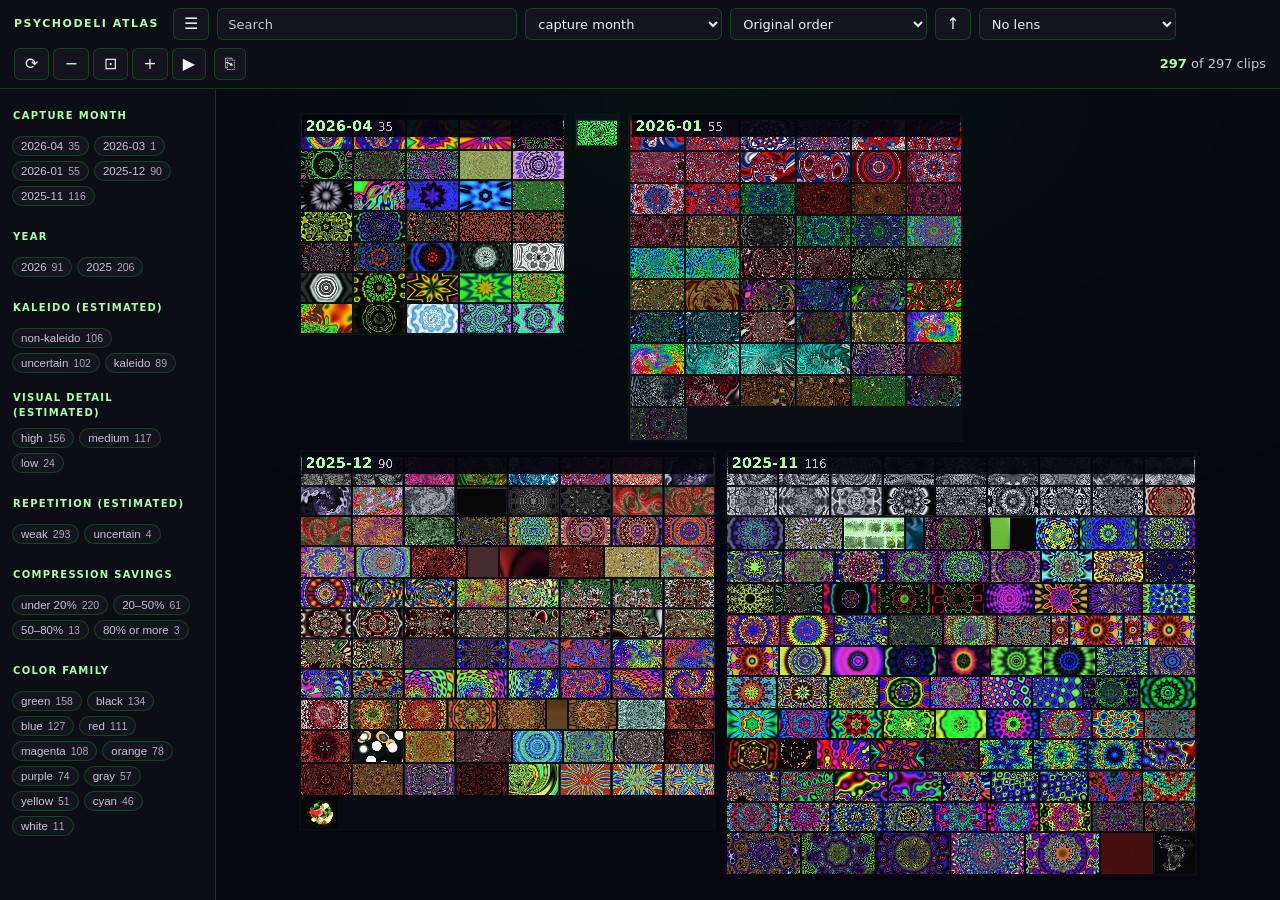
==== index.html @ d900c4eb "demo: camera tour replaces the 3D button" ====
<!doctype html>
<html lang="en">
<head>
<meta charset="utf-8">
<meta name="viewport" content="width=device-width, initial-scale=1">
<title>clipwall</title>
<link rel="stylesheet" href="wall/wall.css">
<link rel="stylesheet" href="wall/attribute-brush.css">
  <link rel="stylesheet" href="wall/spatial/spatial.css">
</head>
<body>

<header class="bar">
  <div class="main-controls">
  <span class="brand">clipwall</span>
  <button class="btn" id="toggle-rail" type="button" aria-label="Filters">☰</button>
  <input class="search" id="search" type="search" placeholder="Search" autocomplete="off" aria-label="Search titles, notes, tags">
  <select class="select" id="group" aria-label="Group by"></select>
  <select class="select" id="sort-key" aria-label="Sort within groups"></select>
  <button class="btn" id="sort-direction" type="button" aria-label="Sort ascending">↑</button>
  <select class="select" id="attribute-lens" aria-label="Attribute lens"></select>
  <div class="zoomctl">
    <button class="btn" id="tour" type="button" aria-pressed="false" aria-label="Tour: fly through the collection">⟳</button>
    <button class="btn" id="view-3d" type="button" aria-pressed="false" aria-label="Spatial view" hidden>3D</button>
    <button class="btn" id="zoom-out" type="button" aria-label="Zoom out">−</button>
    <button class="btn" id="zoom-fit" type="button" aria-label="Fit">⊡</button>
    <button class="btn" id="zoom-in" type="button" aria-label="Zoom in">+</button>
    <button class="btn" id="showcase" type="button" aria-pressed="false" aria-label="Showcase: flow the collection through the visible slots">▶</button>
  </div>
  <select class="select pan-behavior" id="pan-behavior" aria-label="Pan behavior" hidden>
    <option value="free">Free pan</option>
    <option value="bounded">Bounded pan</option>
    <option value="edge">Edge zoom</option>
  </select>
  <button class="btn" id="copy-view" type="button" aria-label="Copy link">⎘</button>
  <span class="count" id="count" role="status" aria-live="polite"></span>
  </div>
</header>

<div id="link-status" role="status" hidden><span id="link-message"></span> <button class="btn" id="new-view" type="button">New view</button></div>

<nav class="rail" id="rail" aria-label="Filters"></nav>

<section id="scope-bar" class="scope-bar" aria-label="Working scope" hidden>
  <button class="btn" id="scope-back" type="button" aria-label="Back">‹</button>
  <div id="scope-summary"></div>
  <button class="btn" id="scope-clear" type="button" aria-label="All content">×</button>
</section>
<section id="context-clusters" class="context-clusters" aria-label="Alternate clusters outside the current scope" hidden>
  <div class="context-heading"><strong>Outside this scope</strong><span id="context-preview" role="status"></span></div>
  <div id="context-list"></div>
</section>

<main class="stage" id="stage">
  <div class="bg-plane" id="bg-plane" hidden></div>
  <div class="canvas" id="canvas"><div class="flow-plane" id="flow-plane" hidden></div></div>
  <div class="sp-host" id="sp-host" hidden></div>
  <div class="row-title" id="row-title" hidden>
    <button class="rt-focus" type="button"><strong></strong><span class="n"></span><span class="pos"></span></button>
    <button class="rt-next" type="button" aria-label="Next group">›</button>
  </div>
  <div class="review-tip" id="review-tip"></div>
  <span class="edge-feedback sr-only" id="edge-feedback" role="status"></span>
  <button class="btn edge-undo" id="edge-undo" type="button" hidden aria-label="Undo edge zoom">↶</button>
</main>

<aside class="detail" id="detail" aria-label="Clip detail"></aside>

<div class="empty hidden" id="empty"></div>


<script type="importmap">
{
  "imports": {
    "three": "https://cdn.jsdelivr.net/npm/three@0.169.0/build/three.module.js",
    "three/addons/": "https://cdn.jsdelivr.net/npm/three@0.169.0/examples/jsm/"
  }
}
</script>
<script type="module" src="wall/wall.mjs"></script>
</body>
</html>
---- wall/wall.css ----
/* clipwall — phosphor-on-near-black, matching the Psychodeli+ in-app surface.
 *
 * Contrast floor is 8:1 on every readable string, measured against the actual
 * composited background rather than against the page. The tile caption is the
 * only text that sits over arbitrary imagery, so it rides a 0.92 scrim: worst
 * case (a pure white photo showing through) composites to ~rgb(25,25,35),
 * where --text lands at 15.3:1 and --muted at 10.5:1.
 */

:root {
  --bg: #050510;
  --panel: #0d0d16;
  --panel-2: #14141f;
  --text: #f0f0f0;          /* 16.9:1 on --panel */
  --muted: #c8c8d0;         /* 11.6:1 on --panel, 11.0:1 on --panel-2 */
  --accent-rgb: 0, 255, 0;
  --accent-text: #aaffaa;   /* 16.2:1 on --panel — pure #0f0 shimmers at small sizes */
  --accent-on: #050510;     /* 14.8:1 on a solid accent fill */
  --border: rgba(var(--accent-rgb), 0.22);
  --scrim: rgba(5, 5, 16, 0.92);
  --bar-h: 56px;
}

* { box-sizing: border-box; }

html, body {
  margin: 0;
  height: 100%;
  overflow: hidden;
  background: var(--bg);
  color: var(--text);
  font: 13px/1.5 ui-sans-serif, -apple-system, "SF Pro Text", system-ui, sans-serif;
  -webkit-font-smoothing: antialiased;
}

/* ---------- top bar ---------- */

.bar {
  position: fixed;
  inset: 0 0 auto 0;
  height: var(--bar-h);
  display: flex;
  align-items: center;
  gap: 10px;
  padding: 0 14px;
  background: var(--panel);
  border-bottom: 1px solid var(--border);
  z-index: 20;
}

.brand {
  font-weight: 700;
  letter-spacing: 0.14em;
  text-transform: uppercase;
  font-size: 11px;
  color: var(--accent-text);
  padding-right: 6px;
  white-space: nowrap;
}

.search {
  flex: 0 1 300px;
  min-width: 80px;
  height: 32px;
  padding: 0 10px;
  background: var(--panel-2);
  border: 1px solid var(--border);
  border-radius: 6px;
  color: var(--text);
  font: inherit;
}
.search::placeholder { color: var(--muted); opacity: 1; }
.search:focus { outline: 2px solid rgba(var(--accent-rgb), 0.7); outline-offset: 1px; }

.bar label {
  color: var(--muted);
  font-size: 11px;
  text-transform: uppercase;
  letter-spacing: 0.08em;
  /* Never inherit a global bare-label width rule. */
  width: auto;
}

.select {
  height: 32px;
  background: var(--panel-2);
  border: 1px solid var(--border);
  border-radius: 6px;
  color: var(--text);
  font: inherit;
  padding: 0 8px;
}
.select:focus { outline: 2px solid rgba(var(--accent-rgb), 0.7); }

.count {
  margin-left: auto;
  color: var(--muted);
  font-variant-numeric: tabular-nums;
  white-space: nowrap;
}
.count b { color: var(--accent-text); font-weight: 600; }

.zoomctl { display: flex; gap: 4px; }

.btn {
  height: 32px;
  min-width: 32px;
  padding: 0 10px;
  background: var(--panel-2);
  border: 1px solid var(--border);
  border-radius: 6px;
  color: var(--text);
  font: inherit;
  cursor: pointer;
}
.btn:hover { background: rgba(var(--accent-rgb), 0.14); }
.btn:focus-visible { outline: 2px solid rgba(var(--accent-rgb), 0.8); }

/* ---------- facet rail ---------- */

.rail {
  position: fixed;
  top: var(--bar-h);
  left: 0;
  bottom: 0;
  width: 216px;
  overflow-y: auto;
  padding: 12px;
  background: var(--panel);
  border-right: 1px solid var(--border);
  z-index: 15;
}
.rail.hidden { display: none; }

.facet + .facet { margin-top: 16px; }

.facet h3 {
  margin: 0 0 7px;
  font-size: 10px;
  letter-spacing: 0.13em;
  text-transform: uppercase;
  color: var(--accent-text);
  font-weight: 700;
}

.chips { display: flex; flex-wrap: wrap; gap: 5px; }

.chip {
  display: inline-flex;
  align-items: center;
  gap: 5px;
  padding: 3px 8px;
  border-radius: 999px;
  background: var(--panel-2);
  border: 1px solid var(--border);
  color: var(--muted);
  font-size: 11.5px;
  cursor: pointer;
  max-width: 100%;
}
.chip:hover { color: var(--text); background: rgba(var(--accent-rgb), 0.12); }
.chip:focus-visible { outline: 2px solid rgba(var(--accent-rgb), 0.8); }
.chip .n { font-variant-numeric: tabular-nums; opacity: 0.85; font-size: 10.5px; }
.chip-more { border-style: dashed; color: var(--muted); }
.chip-more:hover { color: var(--text); }

/* Active state is a SOLID fill with a paired dark label — a thin accent
 * outline would fail the floor the moment the accent hue is jogged. */
.chip[aria-pressed="true"] {
  background: rgb(var(--accent-rgb));
  border-color: rgb(var(--accent-rgb));
  color: var(--accent-on);
  font-weight: 600;
}
.chip[aria-pressed="true"] .n { opacity: 0.72; }

/* ---------- stage ---------- */

.stage {
  position: fixed;
  top: var(--bar-h);
  left: 216px;
  right: 0;
  bottom: 0;
  overflow: hidden;
  cursor: grab;
  touch-action: none;
  background:
    radial-gradient(1200px 700px at 50% 0%, rgba(var(--accent-rgb), 0.05), transparent 70%),
    var(--bg);
}
.stage.dragging { cursor: grabbing; }
.stage.full { left: 0; }

.canvas {
  position: absolute;
  top: 0;
  left: 0;
  transform-origin: 0 0;
  will-change: transform;
}

/* ---------- tiles ---------- */

.tile {
  position: absolute;
  top: 0;
  left: 0;
  overflow: hidden;
  border-radius: 5px;
  background: var(--panel-2);
  border: 1px solid rgba(255, 255, 255, 0.09);
  transition: transform 0.28s cubic-bezier(0.22, 0.7, 0.2, 1),
              width 0.28s cubic-bezier(0.22, 0.7, 0.2, 1),
              height 0.28s cubic-bezier(0.22, 0.7, 0.2, 1),
              opacity 0.2s linear;
  cursor: pointer;
}
.tile:hover { border-color: rgb(var(--accent-rgb)); }
.tile.selected { border-color: rgb(var(--accent-rgb)); box-shadow: 0 0 0 3px rgba(var(--accent-rgb), 0.35); }
.tile:focus-visible { outline: 3px solid rgb(var(--accent-rgb)); outline-offset: 2px; }

.tile img {
  width: 100%;
  height: 100%;
  object-fit: cover;
  display: block;
  background: var(--panel-2);
}

/* Text-only clips still need to read as something. */
.tile.no-media {
  display: flex;
  align-items: center;
  padding: 12px;
  background: linear-gradient(150deg, var(--panel-2), var(--panel));
}
.tile.no-media .fallback {
  font-size: 15px;
  line-height: 1.35;
  color: var(--text);
  display: -webkit-box;
  -webkit-line-clamp: 5;
  -webkit-box-orient: vertical;
  overflow: hidden;
}

.cap {
  position: absolute;
  inset: auto 0 0 0;
  padding: calc(7px * var(--label-scale, 1)) calc(9px * var(--label-scale, 1));
  background: var(--scrim);
  border-top: 1px solid rgba(var(--accent-rgb), 0.2);
  pointer-events: none;
}
.cap .t {
  color: var(--text);
  font-size: calc(12.5px * var(--label-scale, 1));
  font-weight: 600;
  white-space: nowrap;
  overflow: hidden;
  text-overflow: ellipsis;
}
.cap .m {
  color: var(--muted);
  font-size: 11px;
  white-space: nowrap;
  overflow: hidden;
  text-overflow: ellipsis;
  display: none;
}

/* Semantic zoom: captions are noise when zoomed out and context when zoomed in. */
.canvas.z-far .cap { display: none; }
.canvas.z-near .cap .m { display: block; }

/* ---------- background plane ---------- */

/* The full corpus, framed around the working subset and revealed by zooming
 * out below Fit. It is a sibling of the canvas that shares the camera transform
 * plus a depth push and a shallow tilt about the foreground's centre line, so
 * it recedes, foreshortens and parallaxes on pan while the foreground stays a
 * flat, untouched layer. Only imagery dims: group headings and no-media titles
 * keep their measured contrast, and captions are withheld rather than dimmed. */
/* No perspective on the stage: it would put a perspective component into the
 * canvas's screen transform and defeat Chrome's raster-scale heuristic for
 * every tile. The plane carries its own perspective() and is laid out at a
 * small internal scale, so its fallback raster stays a few MB. */
.stage { user-select: none; } /* a drag pans; it must not select headings */
.bg-plane { position: absolute; top: 0; left: 0; transform-origin: 0 0; opacity: 0; transition: opacity 0.35s ease; }
.bg-plane[hidden] { display: none; }
.bg-plane.revealed { opacity: 1; }
.tile.bg { border-color: rgba(255, 255, 255, 0.05); }
.tile.bg img { opacity: 0.38; filter: saturate(0.7); transition: opacity 0.2s linear, filter 0.2s linear; }
/* Items that were lifted into the foreground stay marked in place, but not at
 * full strength: a second bright copy would compete with the working subset. */
.tile.bg.in-scope img { opacity: 0.55; filter: saturate(0.85); }
.tile.bg:hover img, .tile.bg.selected img { opacity: 1; filter: none; }
.tile.bg.in-scope { border-color: rgba(var(--accent-rgb), 0.7); }
/* Search context: the place you searched from; matches light up where they were. */
.bg-plane.search-context .tile.bg.in-scope img { opacity: 0.9; filter: none; }
.bg-plane.search-context .tile.bg.in-scope { border-color: rgb(var(--accent-rgb)); box-shadow: 0 0 0 2px rgba(var(--accent-rgb), 0.35); }
.tile.bg .cap { display: none; }
.bg-plane .block { border-style: dashed; }

/* ---------- showcase ----------
 * An overlay of cards over the visible slots. Each card crossfades through the
 * rest of the collection in review order; the tiles beneath, their identities,
 * the layout and the camera are untouched. Turning it off removes the overlay. */
.flow-plane { position: absolute; top: 0; left: 0; z-index: 3; }
.flow-plane[hidden] { display: none; }
.flow-card { position: absolute; top: 0; left: 0; overflow: hidden; border-radius: 5px; background: var(--panel-2); border: 1px solid rgba(255, 255, 255, 0.09); cursor: pointer; }
.flow-card img { position: absolute; inset: 0; width: 100%; height: 100%; object-fit: cover; display: block; opacity: 0; transition: opacity 0.7s ease; }
.flow-card img.on { opacity: 1; }
.flow-card .cap { z-index: 2; }
.flow-card:hover { border-color: rgb(var(--accent-rgb)); }
.flow-card.selected { border-color: rgb(var(--accent-rgb)); box-shadow: 0 0 0 3px rgba(var(--accent-rgb), 0.35); }
#showcase.on, #tour.on { background: rgb(var(--accent-rgb)); color: var(--accent-on); border-color: rgb(var(--accent-rgb)); }
@media (prefers-reduced-motion: reduce) { .flow-card img { transition: none; } }

/* ---------- group blocks ---------- */

.block {
  position: absolute;
  z-index: 1;
  top: 0;
  left: 0;
  border: 1px solid rgba(var(--accent-rgb), 0.16);
  border-radius: 10px;
  background: rgba(255, 255, 255, 0.022);
  pointer-events: none;
}
.block h2 {
  position: absolute;
  z-index: 4;
  top: calc(2 * var(--group-label-unit, 1px));
  left: calc(3 * var(--group-label-unit, 1px));
  right: calc(3 * var(--group-label-unit, 1px));
  white-space: nowrap;
  overflow: hidden;
  text-overflow: ellipsis;
  margin: 0;
  font-size: var(--group-heading-size, 19px);
  line-height: 1.25;
  padding: calc(2 * var(--group-label-unit, 1px)) calc(4 * var(--group-label-unit, 1px));
  background: var(--scrim);
  font-weight: 700;
  color: var(--accent-text);
  letter-spacing: 0.01em;
}
.block.tight h2 { display: none; } /* too narrow on screen to fit a label: covers only */
.block h2[role="button"] { pointer-events: auto; cursor: pointer; }
.block h2[role="button"]:hover { background: rgba(5, 5, 16, 0.98); text-decoration: underline; text-decoration-color: rgba(var(--accent-rgb), 0.6); }
.block h2[role="button"]:focus-visible { outline: calc(2 * var(--group-label-unit, 1px)) solid var(--accent-text); }
.block h2 span {
  color: var(--muted);
  font-weight: 500;
  font-size: var(--group-count-size, 14px);
  margin-left: calc(6 * var(--group-label-unit, 1px));
}

/* ---------- detail ---------- */

body {
  --detail-context: 456px; /* filter rail + at least 240px of collection */
  --detail-size: clamp(320px, var(--detail-preferred, 40vw), max(320px, calc(100vw - var(--detail-context))));
}
body:has(.stage.full) { --detail-context: 240px; }
body.detail-open .stage { right: var(--detail-size); }
body.detail-open .hint { right: calc(var(--detail-size) + 12px); }
body.detail-resizing, body.detail-resizing * { cursor: col-resize !important; user-select: none !important; }


.detail {
  position: fixed;
  top: var(--bar-h);
  right: 0;
  bottom: 0;
  width: var(--detail-size);
  background: var(--panel);
  border-left: 1px solid var(--border);
  overflow: hidden;
  z-index: 18;
  transform: translateX(100%);
  transition: transform 0.24s ease;
}
.detail.open { transform: none; }
.detail-content { height: 100%; overflow-y: auto; overflow-wrap: anywhere; padding: 20px 20px 20px 24px; }
.detail-resize { position: absolute; inset: 0 auto 0 0; width: 12px; z-index: 2; cursor: col-resize; touch-action: none; }
.detail-resize::after { content: ''; position: absolute; left: 3px; top: calc(50% - 32px); height: 64px; width: 3px; border-radius: 3px; background: var(--muted); }
.detail-resize:hover::after, .detail-resize:focus-visible::after { background: var(--accent-text); }
.detail-resize:focus-visible { outline: 2px solid var(--accent-text); outline-offset: -2px; }
.detail-content > img { max-height: max(160px, calc(100dvh - var(--bar-h) - 104px)); object-fit: contain; }
@media (max-width: 800px) {
  body { --detail-size: 100vw; }
  body.detail-open .stage { right: 0; }
  body.detail-open .hint { display: none; }
  .detail-resize { display: none; }
}
.detail { touch-action: pan-y; } /* horizontal swipes step through items */
.detail-nav { display: flex; align-items: center; gap: 10px; margin: 0 0 10px; }
.detail-nav .btn { min-width: 40px; height: 40px; font-size: 20px; }
.detail-nav .pos { color: var(--muted); font-variant-numeric: tabular-nums; }
.detail .attrs { margin: 12px 0 0; display: grid; grid-template-columns: max-content 1fr; gap: 6px 12px; align-items: start; }
.detail .attrs dt { color: var(--accent-text); font-size: 10px; letter-spacing: 0.13em; text-transform: uppercase; font-weight: 700; padding-top: 4px; }
.detail .attrs dd { margin: 0; }
.chip.example { font: inherit; font-size: 11.5px; }
.chip.example[aria-pressed="true"] { background: rgb(var(--accent-rgb)); border-color: rgb(var(--accent-rgb)); color: var(--accent-on); font-weight: 600; }
.detail img { width: 100%; border-radius: 6px; display: block; margin-bottom: 12px; }
.detail h2 { margin: 0 0 6px; font-size: 17px; line-height: 1.3; color: var(--text); }
.detail .meta { color: var(--muted); font-size: 12px; margin-bottom: 12px; }
.detail .note {
  color: var(--text);
  font-size: 13px;
  white-space: pre-wrap;
  margin: 12px 0;
  padding: 10px;
  background: var(--panel-2);
  border-radius: 6px;
}
.detail a { color: var(--accent-text); }
.detail .actions { display: flex; gap: 8px; margin: 12px 0; flex-wrap: wrap; }
.detail .thumbs { display: grid; grid-template-columns: repeat(3, 1fr); gap: 6px; }
.detail .thumbs img { margin: 0; aspect-ratio: 1; object-fit: cover; cursor: pointer; }
.close {
  position: absolute;
  top: 10px;
  right: 12px;
  background: var(--panel-2);
  border: 1px solid var(--border);
  color: var(--text);
  border-radius: 6px;
  cursor: pointer;
  width: 28px;
  height: 28px;
  font-size: 15px;
  line-height: 1;
}

/* ---------- states ---------- */

.empty {
  position: fixed;
  top: 50%;
  left: 50%;
  transform: translate(-50%, -50%);
  text-align: center;
  color: var(--muted);
  max-width: 460px;
  z-index: 5;
}
.empty h2 { color: var(--text); font-size: 17px; margin: 0 0 8px; }
.empty code {
  display: block;
  margin-top: 12px;
  padding: 10px;
  background: var(--panel-2);
  border: 1px solid var(--border);
  border-radius: 6px;
  color: var(--accent-text);
  font-size: 12px;
  text-align: left;
  white-space: pre-wrap;
}
.empty.hidden { display: none; }

.hint {
  position: fixed;
  bottom: 12px;
  left: 228px;
  color: var(--muted);
  font-size: 11px;
  background: var(--scrim);
  padding: 5px 9px;
  border-radius: 5px;
  border: 1px solid var(--border);
  z-index: 12;
  pointer-events: none;
}
.hint kbd {
  color: var(--accent-text);
  background: rgba(var(--accent-rgb), 0.1);
  border-radius: 3px;
  padding: 0 4px;
  font: inherit;
}

@media (prefers-reduced-motion: reduce) {
  .tile, .detail { transition: none; }
}

/* Spatial-view toggle. `.on` is a pressed state, not a hover — it has to read
 * as latched from across the room, since it changes what the whole stage is. */
.btn#view-3d.on {
  background: #ffd166;
  border-color: #ffd166;
  color: #14110a;                       /* 13.07:1 on #ffd166 */
  font-weight: 600;
}

/* Derived image colors: swatches supplement explicit hex labels. */
.palette { display: flex; flex-wrap: wrap; gap: 8px 12px; margin: 12px 0; }
.palette span { display: inline-flex; align-items: center; gap: 6px; color: var(--text); }
.palette i { width: 20px; height: 20px; border: 1px solid var(--muted); border-radius: 3px; }

/* The experimental gesture uses the existing stage and controls. */
.pan-behavior { flex: 0 1 146px; min-width: 106px; height: 40px; }
.edge-feedback:not(:empty) { font-size: 16px; font-weight: 500; display: block; color: var(--accent-text); margin-bottom: 4px; }
#edge-undo { height: 40px; pointer-events: auto; margin: 0 6px 4px 0; }
#edge-undo[hidden] { display: none; }
.stage[data-edge-pan="edge"], .stage[data-edge-pan="limit"] { box-shadow: inset 0 0 0 2px var(--muted); }
.stage[data-edge-pan="zoom"] { box-shadow: inset 0 0 0 3px var(--accent-text); }

.edge-feedback[hidden] { display: none; }

/* Context is screen-space navigation; it never expands the foreground camera bounds. */
body { --scope-h: 0px; }
body.has-scope { --scope-h: 60px; }
.stage { top: calc(var(--bar-h) + var(--scope-h)); bottom: 0; }

/* Row title: when zooming in crops a group's heading off the top, a pinned,
 * screen-space title names the group under the viewport. It drifts at a third
 * of pan speed (parallax), is pushed off by the next group's edge like a sticky
 * header, and steps between groups on click. Never part of layout or scope. */
.row-title { position: absolute; top: 10px; left: 0; height: 36px; z-index: 6; display: inline-flex; align-items: stretch; background: var(--scrim); border: 1px solid rgba(var(--accent-rgb), 0.35); border-radius: 6px; color: var(--accent-text); white-space: nowrap; transition: transform 0.18s ease; }
.row-title[hidden] { display: none; }
.row-title[data-layer="context"] { border-style: dashed; } /* naming a group on the context plane */
.row-title button { background: transparent; border: 0; color: inherit; font: 700 15px/1 inherit; font-family: inherit; letter-spacing: 0.01em; cursor: pointer; display: inline-flex; align-items: center; gap: 10px; padding: 0 12px; }
.row-title .rt-focus { padding-left: 14px; }
.row-title .rt-next { font-size: 20px; border-left: 1px solid rgba(var(--accent-rgb), 0.25); }
.row-title .n, .row-title .pos { color: var(--muted); font-weight: 500; font-size: 13px; font-variant-numeric: tabular-nums; }
.row-title button:hover { background: rgba(var(--accent-rgb), 0.12); }
.row-title .rt-focus:hover strong { text-decoration: underline; text-decoration-color: rgba(var(--accent-rgb), 0.6); }
.row-title button:focus-visible { outline: 2px solid var(--accent-text); outline-offset: -2px; }
@media (prefers-reduced-motion: reduce) { .row-title { transition: none; } }
.scope-bar, .context-clusters { position: fixed; left: 216px; right: 0; background: var(--panel); z-index: 14; font-size: 16px; font-weight: 500; }
.scope-bar { top: var(--bar-h); height: var(--scope-h); display: flex; align-items: center; gap: 10px; padding: 8px 12px; border-bottom: 1px solid var(--border); }
.scope-bar .btn { flex-shrink: 0; min-height: 40px; font-size: 16px; }
#scope-summary { flex: 1; min-width: 0; overflow: auto; white-space: nowrap; }
.context-clusters { padding: 8px; border: 1px solid var(--border); border-radius: 6px; }
.scope-bar[hidden], .context-clusters[hidden] { display: none; }
.context-heading { display: flex; gap: 18px; align-items: baseline; height: 32px; white-space: nowrap; overflow: auto; }
#context-preview { color: var(--muted); }
#context-list { display: flex; gap: 16px; overflow: auto; height: calc(100% - 32px); }
.context-cluster { flex: 1 0 270px; min-width: 0; position: relative; }
.cluster-select { display: flex; flex-direction: column; gap: 6px; width: 100%; height: 100%; text-align: left; background: transparent; color: var(--text); border: 1px solid var(--border); border-radius: 5px; padding: 8px; font: inherit; cursor: pointer; }
.cluster-select strong { display: block; padding-right: 64px; white-space: nowrap; overflow: hidden; text-overflow: ellipsis; }
.cluster-reason { color: var(--muted); overflow: hidden; text-overflow: ellipsis; white-space: nowrap; max-width: 100%; }
.cluster-montage { display: grid; grid-template-columns: repeat(3, minmax(0, 1fr)); grid-template-rows: repeat(2, minmax(0, 1fr)); width: 100%; flex: 1; min-height: 0; gap: 3px; }
.cluster-montage img { width: 100%; height: 100%; min-height: 0; object-fit: contain; opacity: .65; }
.cluster-montage > span { overflow: hidden; font-size: 16px; }
.cluster-select:hover img, .cluster-select:focus-visible img { opacity: 1; }
.cluster-select:focus-visible { outline: 2px solid var(--accent-text); outline-offset: -2px; }
.cluster-add { position: absolute; top: 4px; right: 4px; height: 40px; min-width: 48px; font-size: 16px; }
body:has(.stage.full) .scope-bar, body:has(.stage.full) .context-clusters { left: 0; }
body.detail-open .scope-bar, body.detail-open .context-clusters { right: var(--detail-size); }
@media (max-width: 800px) {
  body.detail-open .scope-bar, body.detail-open .context-clusters { visibility: hidden; }
  .context-cluster { flex-basis: 280px; }
}
.bar { overflow-x: auto; }

#link-status { position: fixed; bottom: 12px; right: 12px; max-width: min(520px, 90vw); padding: 12px; background: var(--panel); color: var(--text); border: 1px solid var(--border); z-index: 30; font-size: 16px; }
#link-status[hidden] { display: none; }


/* One glyph row; the header height is measured into --bar-h. */
.bar { height: auto; display: block; padding: 0; }
.main-controls { display: flex; align-items: center; flex-wrap: wrap; gap: 8px; padding: 8px 14px; min-height: 56px; }
.main-controls .select { max-width: 200px; min-width: 96px; }
.main-controls .btn { font-size: 16px; }
.sr-only { position: absolute; width: 1px; height: 1px; overflow: hidden; clip: rect(0 0 0 0); white-space: nowrap; }
/* The lens legend is an overlay over the stage, so revealing it never changes
 * the header height or refits the wall (the reflow-on-hover lesson). */
.review-tip { position: absolute; top: 8px; right: 12px; width: min(440px, 60%); z-index: 6; pointer-events: none; color: var(--muted); font-size: 13px; display: none; }
.review-tip[data-brush-active] { display: block; height: 54px; }
.review-tip .brush-legend { inset: 0; width: 100%; height: 100%; padding: 0 10px; font-size: 13px; box-shadow: none; gap: 0; align-content: center; background: var(--scrim); border: 1px solid var(--border); border-radius: 6px; }
.edge-undo { position: absolute; left: 12px; bottom: 12px; z-index: 6; height: 40px; min-width: 44px; font-size: 20px; }
.edge-undo[hidden] { display: none; }
.review-tip .brush-legend-head strong { flex-shrink: 0; }
.review-tip .brush-legend-foot { font-size: 12px; gap: 0; }
.review-tip .brush-scale { gap: 5px; max-height: 36px; overflow: hidden; }
.review-tip .brush-key { font-size: 12px; }
.review-tip .brush-key i { width: 10px; height: 10px; flex-basis: 10px; }
.review-tip .brush-scale--categorical { flex-wrap: nowrap; }
.review-tip .brush-key { min-width: 0; }
.review-tip .brush-more { flex-shrink: 0; }
.review-controls [disabled] { cursor: not-allowed; }
@media (max-width: 1000px) { .main-controls .search { flex-basis: 160px; } }

/* ---------- narrow screens (phones) ----------
 * The wall gets the whole width; the filter rail becomes an overlay opened by
 * the ☰ button and closes after a choice; hover-only controls (attribute
 * brushing, pan-behaviour experiment) and the keyboard hint are dropped. */
@media (max-width: 700px) and (hover: none) {
  .main-controls { padding: 6px 8px; gap: 6px; }
  .main-controls .brand { width: auto; font-size: 10px; padding-right: 2px; }
  .main-controls .search { flex: 1 1 110px; min-width: 90px; }
  .main-controls #group, .main-controls #sort-key { flex: 1 1 96px; min-width: 90px; }
  .main-controls .count { margin-left: auto; font-size: 12px; }
  .stage, .stage.full { left: 0; }
  .scope-bar, body:has(.stage.full) .scope-bar { left: 0; }
  .rail { top: var(--bar-h); left: 0; width: min(340px, 88vw); z-index: 18; box-shadow: 12px 0 32px rgba(0, 0, 0, 0.55); }
  .row-title { top: 8px; height: 34px; }
  .row-title button { font-size: 14px; padding: 0 10px; }
}
/* Hover-only affordances go with the pointer, not the width: a narrow window on
 * a laptop keeps the lens; a phone has no hover to brush with. */
@media (max-width: 700px) and (hover: none) {
  #attribute-lens, .review-tip { display: none; }
}
---- wall/attribute-brush.css ----
/* Attribute brush: a transient lens over existing tiles. It lives in the
 * screen-space stage and never changes the wall's layout or camera bounds. */

.facet-heading {
  min-height: 40px;
  min-width: 40px;
  padding: 6px 8px;
  margin: -6px -8px;
  border: 1px solid transparent;
  border-radius: 5px;
  background: transparent;
  color: inherit;
  font: inherit;
  font-weight: inherit;
  letter-spacing: inherit;
  text-transform: inherit;
  text-align: left;
  cursor: pointer;
}
.facet-heading:hover,
.facet-heading[aria-pressed="true"] { border-color: rgba(var(--accent-rgb), .5); background: rgba(var(--accent-rgb), .08); }
.facet-heading:focus-visible { outline: 2px solid var(--accent-text); outline-offset: 2px; }

/* Tile imagery receives the wash; captions remain opaque and readable. */
.tile.brush-wash,
.tile.brush-match,
.tile.brush-miss { isolation: isolate; }
.tile.brush-unknown { --brush-color: #a6a6b8; --brush-rgb: 166, 166, 184; }
.tile.brush-wash::before,
.tile.brush-match::before {
  position: absolute;
  z-index: 1;
  inset: 0;
  content: '';
  pointer-events: none;
  background: rgba(var(--brush-rgb, 166, 166, 184), var(--brush-alpha, .14));
  mix-blend-mode: screen;
}
.tile.brush-wash::after,
.tile.brush-match::after {
  position: absolute;
  z-index: 2;
  inset: 0 0 auto;
  height: calc(2px * var(--label-scale, 1));
  content: '';
  pointer-events: none;
  background: linear-gradient(90deg, var(--brush-color, var(--accent-text)), var(--brush-color-2, var(--brush-color, var(--accent-text))));
  opacity: .9;
}
.tile.brush-miss img { opacity: .42; transition: opacity .16s linear; }
.brush-item-value { position: absolute; z-index: 3; top: calc(4px * var(--label-scale, 1)); right: calc(4px * var(--label-scale, 1)); max-width: 95%; padding: calc(2px * var(--label-scale, 1)) calc(4px * var(--label-scale, 1)); background: var(--scrim); color: var(--text); font-size: calc(11px * var(--label-scale, 1)); line-height: 1.2; pointer-events: none; overflow: hidden; white-space: nowrap; border-bottom: calc(2px * var(--label-scale, 1)) solid var(--brush-color); }
.tile.brush-match { border-color: var(--brush-color, var(--accent-text)); }
.tile.brush-focus { box-shadow: inset 0 0 0 calc(1px * var(--label-scale, 1)) var(--brush-color, var(--accent-text)); }
.tile.brush-wash .cap,
.tile.brush-match .cap,
.tile.brush-miss .cap { z-index: 3; }

.brush-legend {
  position: absolute;
  z-index: 10;
  top: 10px;
  left: 10px;
  display: grid;
  gap: 5px;
  width: min(440px, calc(100% - 20px));
  padding: 8px 10px;
  border: 1px solid rgba(var(--accent-rgb), .5);
  border-radius: 6px;
  background: rgba(13, 13, 22, .96);
  color: var(--text);
  font-size: 16px;
  font-weight: 500;
  line-height: 1.25;
  pointer-events: auto;
  box-shadow: 0 4px 16px rgba(0, 0, 0, .3);
}
.brush-legend[hidden] { display: none; }
.brush-legend-head,
.brush-legend-foot,
.brush-scale { display: flex; align-items: center; gap: 8px; min-width: 0; }
.brush-legend-head strong { color: var(--text); font-weight: 700; white-space: nowrap; overflow: hidden; text-overflow: ellipsis; }
.brush-sort-note,
.brush-legend-foot { color: var(--muted); font-size: 13px; }
.brush-sort-note { overflow-wrap: anywhere; }
.brush-scale { flex-wrap: wrap; }
.brush-scale-label { color: var(--text); white-space: nowrap; font-size: 13px; }
.brush-gradient {
  flex: 1 1 96px;
  min-width: 96px;
  height: 10px;
  border-radius: 99px;
  background: linear-gradient(90deg, var(--brush-gradient, #43d9ff, #ff7b72));
  border: 1px solid var(--muted);
}
.brush-key { display: inline-flex; align-items: center; gap: 5px; max-width: 100%; margin-right: 3px; white-space: nowrap; }
.brush-key > span { min-width: 0; overflow: hidden; text-overflow: ellipsis; white-space: nowrap; }
.brush-key i { display: block; width: 12px; height: 12px; flex: 0 0 12px; border-radius: 50%; background: var(--brush-color); border: 1px solid var(--muted); }
.brush-more { color: var(--muted); font-size: 13px; }
.brush-clear {
  min-height: 40px;
  margin-left: auto;
  padding: 3px 9px;
  border: 1px solid rgba(var(--accent-rgb), .55);
  border-radius: 5px;
  background: var(--panel-2);
  color: var(--text);
  font: inherit;
  cursor: pointer;
}
.brush-clear:hover { background: rgba(var(--accent-rgb), .16); }
.brush-clear:focus-visible { outline: 2px solid var(--accent-text); outline-offset: 2px; }

@media (max-width: 700px) {
  .brush-legend { top: 8px; left: 8px; width: min(420px, calc(100% - 16px)); }
}

@media (prefers-reduced-motion: reduce) {
  .tile.brush-miss img { transition: none; }
}
---- wall/spatial/spatial.css ----
/* clipwall — spatial view.
 *
 * Contrast: every readable string here clears 8:1 against the ground it sits
 * on. The card ground is #0d1017; --sp-ink #e8e6da measures 15.19:1 and the
 * metadata tier #b0aea2 measures 8.54:1. A third, dimmer tier does not fit above
 * the floor on this ground, so secondary text separates by size and letter-
 * spacing instead of by contrast.
 */

.sp-host {
  position: absolute; inset: 0;
  background: #07070d;
  overflow: hidden;
  touch-action: none;
}
.sp-host[hidden] { display: none !important; }

#sp-webgl, #sp-css3d { position: absolute; inset: 0; }
#sp-webgl { z-index: 1; }
#sp-css3d { z-index: 2; pointer-events: none; }
#sp-css3d .sp-card, #sp-css3d .sp-card * { pointer-events: auto; }
#sp-css3d:focus { outline: none; }

.sp-card {
  width: 340px;
  box-sizing: border-box;
  aspect-ratio: var(--tile-aspect, 4 / 3);
  background: #0d1017;
  border: 1px solid rgba(127, 223, 255, 0.5);
  border-radius: 6px;
  overflow: hidden;
  cursor: pointer;
  box-shadow: 0 18px 48px rgba(0, 0, 0, 0.75);
  font-family: ui-sans-serif, system-ui, -apple-system, sans-serif;
}
/* Keyboard selection is heavier than hover, not lighter: it is the only
 * position indicator a keyboard user has. */
.sp-card[aria-selected="true"] {
  outline: 4px solid #ffd166;
  outline-offset: 3px;
  border-color: #ffd166;
}
.sp-card.broken { border-color: #ff8a8a; }

.sp-thumb {
  display: block; width: 100%;
  aspect-ratio: var(--tile-aspect, 4 / 3);
  object-fit: cover;
  background: #1b2430;
}
.sp-body { visibility: hidden; position: absolute; inset: auto 0 0; padding: 8px 10px; background: #0d1017; max-height: 40%; overflow: hidden; }
.sp-t {
  font-size: 15px; line-height: 1.28; font-weight: 600;
  color: #e8e6da;                       /* 15.19:1 on #0d1017 */
  overflow-wrap: anywhere;
}
.sp-m {
  margin-top: 5px;
  font-family: ui-monospace, SFMono-Regular, Menlo, monospace;
  font-size: 11px; letter-spacing: 0.03em;
  color: #b0aea2;                       /* 8.54:1 on #0d1017 */
}
.sp-edit {
  display: inline-block; margin-top: 8px;
  font-family: ui-monospace, SFMono-Regular, Menlo, monospace;
  font-size: 11px;
  color: #8fd9ff;                       /* 12.27:1 on #0d1017 */
  text-decoration: underline;
}

.sp-pile-label {
  font-family: ui-monospace, SFMono-Regular, Menlo, monospace;
  text-align: center;
  color: #e8e6da;                       /* 16.04:1 on #07070d */
  white-space: nowrap;
  text-shadow: 0 2px 10px #07070d, 0 0 3px #07070d;
  pointer-events: none;
}
.sp-pile-label .n { font-size: 26px; letter-spacing: 0.1em; text-transform: uppercase; }
.sp-pile-label .c { font-size: 20px; color: #8fd9ff; margin-left: 10px; }

.sp-back { position: absolute; z-index: 4; top: 12px; left: 12px; background: #0d1017; color: #e8e6da; }
.sp-back[hidden] { display: none; }

.sp-card:hover .sp-body, .sp-card[aria-selected="true"] .sp-body { visibility: visible; }
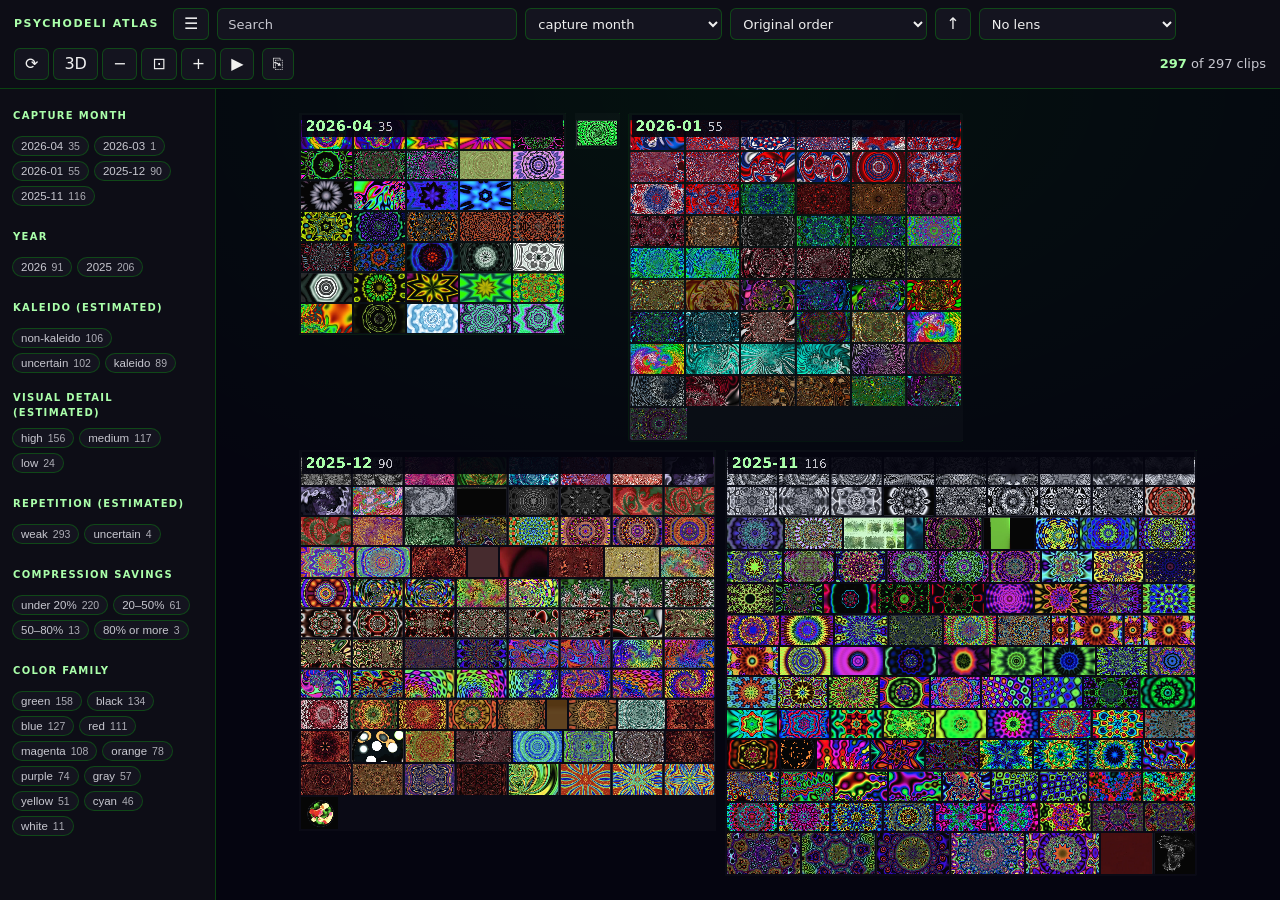
==== commit 00d5075f: "demo: stack faces in 3D, zoom floor, 3D button back" ====
--- a/index.html
+++ b/index.html
@@ -21,7 +21,7 @@
   <select class="select" id="attribute-lens" aria-label="Attribute lens"></select>
   <div class="zoomctl">
     <button class="btn" id="tour" type="button" aria-pressed="false" aria-label="Tour: fly through the collection">⟳</button>
-    <button class="btn" id="view-3d" type="button" aria-pressed="false" aria-label="Spatial view" hidden>3D</button>
+    <button class="btn" id="view-3d" type="button" aria-pressed="false" aria-label="Spatial view">3D</button>
     <button class="btn" id="zoom-out" type="button" aria-label="Zoom out">−</button>
     <button class="btn" id="zoom-fit" type="button" aria-label="Fit">⊡</button>
     <button class="btn" id="zoom-in" type="button" aria-label="Zoom in">+</button>
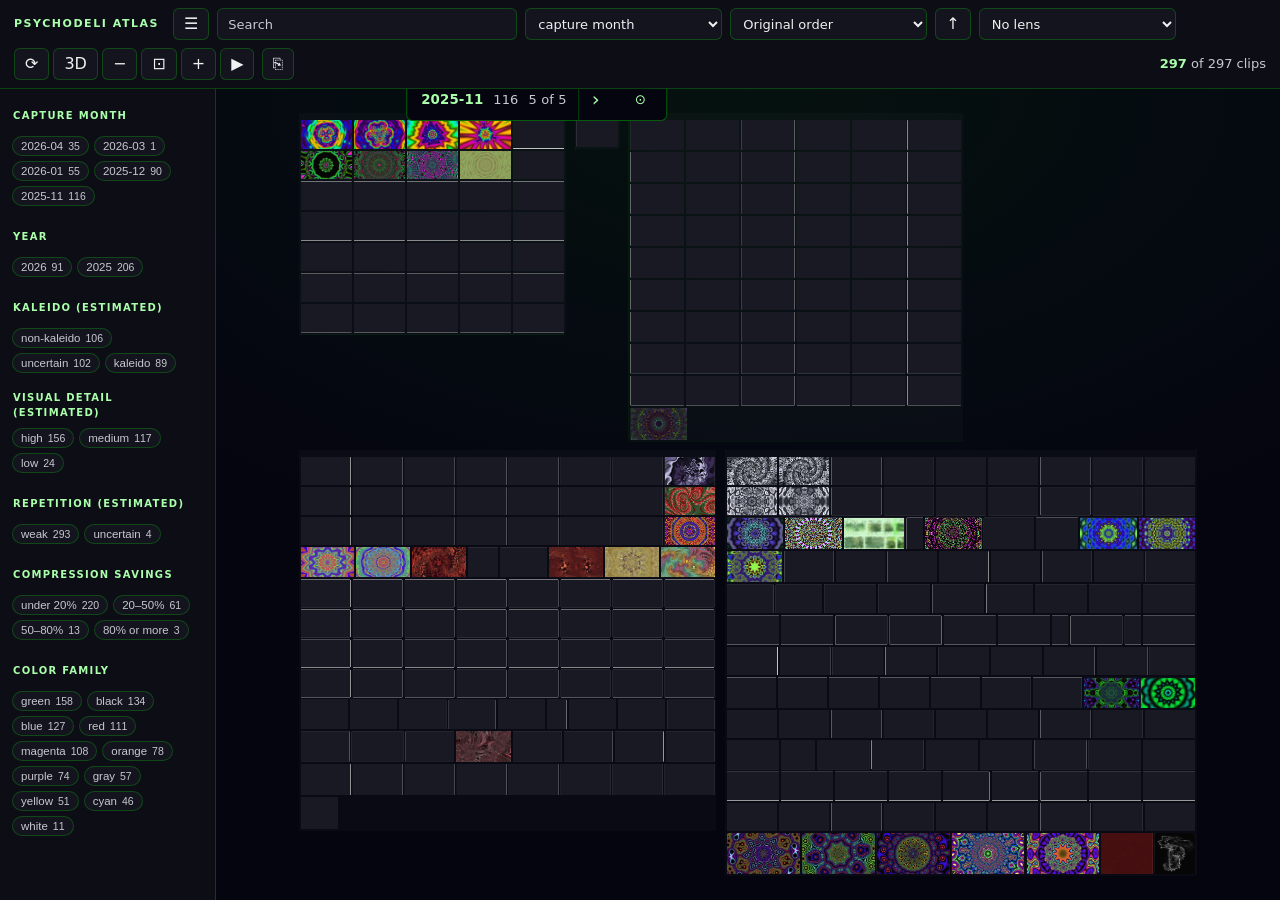
==== commit 7dde6bf8: "demo: publish reversible spatial reading from clipwall 14484ee" ====
--- a/index.html
+++ b/index.html
@@ -6,6 +6,8 @@
 <title>clipwall</title>
 <link rel="stylesheet" href="wall/wall.css">
 <link rel="stylesheet" href="wall/attribute-brush.css">
+<link rel="stylesheet" href="wall/reader-lift.css">
+<link rel="stylesheet" href="wall/overview-surface.css">
   <link rel="stylesheet" href="wall/spatial/spatial.css">
 </head>
 <body>
@@ -58,10 +60,13 @@
   <div class="row-title" id="row-title" hidden>
     <button class="rt-focus" type="button"><strong></strong><span class="n"></span><span class="pos"></span></button>
     <button class="rt-next" type="button" aria-label="Next group">›</button>
+    <button id="group-filter" type="button" aria-label="Filter to this group">⊙</button>
   </div>
   <div class="review-tip" id="review-tip"></div>
   <span class="edge-feedback sr-only" id="edge-feedback" role="status"></span>
   <button class="btn edge-undo" id="edge-undo" type="button" hidden aria-label="Undo edge zoom">↶</button>
+  <button class="btn tray-return" id="tray-return" type="button" hidden aria-label="Return to collection">↶</button>
+  <button class="btn tray-filter" id="tray-filter" type="button" hidden aria-label="Filter to approached group">⊙</button>
 </main>
 
 <aside class="detail" id="detail" aria-label="Clip detail"></aside>
--- a/wall/wall.css
+++ b/wall/wall.css
@@ -19,6 +19,7 @@
   --border: rgba(var(--accent-rgb), 0.22);
   --scrim: rgba(5, 5, 16, 0.92);
   --bar-h: 56px;
+  --share-feather: 5px;   /* softens the fill edge off the letterforms */
 }
 
 * { box-sizing: border-box; }
@@ -158,21 +159,62 @@
   cursor: pointer;
   max-width: 100%;
 }
-.chip:hover { color: var(--text); background: rgba(var(--accent-rgb), 0.12); }
+.chip:hover { color: var(--text); background-color: rgba(var(--accent-rgb), 0.12); }
 .chip:focus-visible { outline: 2px solid rgba(var(--accent-rgb), 0.8); }
-.chip .n { font-variant-numeric: tabular-nums; opacity: 0.85; font-size: 10.5px; }
+.chip .n { font-variant-numeric: tabular-nums; font-size: 10.5px; }
 .chip-more { border-style: dashed; color: var(--muted); }
 .chip-more:hover { color: var(--text); }
 
 /* Active state is a SOLID fill with a paired dark label — a thin accent
  * outline would fail the floor the moment the accent hue is jogged. */
 .chip[aria-pressed="true"] {
-  background: rgb(var(--accent-rgb));
+  background-color: rgb(var(--accent-rgb));
   border-color: rgb(var(--accent-rgb));
   color: var(--accent-on);
   font-weight: 600;
 }
-.chip[aria-pressed="true"] .n { opacity: 0.72; }
+.chip[aria-pressed="true"] .n { font-weight: 500; }
+
+/* ---------- facet share ----------
+ * How much of a chip's own count survives the current scope, drawn as a fill
+ * from the leading edge. A hard stop, not a soft ramp: a blurred edge cannot be
+ * read as a quantity, and the whole point is that the edge is the number.
+ *
+ * Contrast governs the two alphas, measured against the text that sits ON the
+ * fill, not beside it:
+ *   unselected  --muted on 12% accent over --panel-2   8.62:1
+ *   selected    --accent-on under a 20% scrim on accent 9.40:1
+ * Both clear the 8:1 floor, and both are the WORST case — the unfilled half of
+ * each chip is the untouched ground, which scores higher.
+ *
+ * The edge carries a 5px feather. Fully hard, it lands mid-glyph on about half
+ * the chips and every letter it crosses straddles two grounds; 5px is short
+ * enough that the edge still reads as a position — the quantity survives — and
+ * long enough that no letterform sits on a seam. Both grounds are measured
+ * above, so the ramp between them cannot dip under either.
+ *
+ * Only drawn while [data-share] is set, i.e. only while a scope exists; with no
+ * scope every chip is full and a rail of full chips says nothing. */
+.chip[data-share] {
+  background-image: linear-gradient(90deg,
+    rgba(var(--accent-rgb), 0.12) 0 calc(var(--share, 0) * 100% - var(--share-feather)),
+    transparent calc(var(--share, 0) * 100% + var(--share-feather)));
+}
+.chip[aria-pressed="true"][data-share] {
+  /* Inverted: a selected chip is already a solid accent fill, so the SHARE is
+     the part left bright and the remainder is what gets shaded out. */
+  background-image: linear-gradient(90deg,
+    transparent 0 calc(var(--share, 0) * 100% - var(--share-feather)),
+    rgba(5, 5, 16, 0.20) calc(var(--share, 0) * 100% + var(--share-feather)));
+}
+/* Nothing of this value is in view. Not dimmed — dimming is the one move that
+   would cost contrast — and not dashed either, because .chip-more already owns
+   a dashed border and two meanings on one cue is no cue. Strike the number
+   instead: it says the figure beside it is currently void. */
+.chip[data-share="none"] .n { text-decoration: line-through; }
+@media (prefers-reduced-motion: no-preference) {
+  .chip[data-share] { transition: background-image 0.18s ease-out; }
+}
 
 /* ---------- stage ---------- */
 
@@ -191,6 +233,9 @@
 }
 .stage.dragging { cursor: grabbing; }
 .stage.full { left: 0; }
+.tray-return { position: absolute; left: 12px; bottom: 12px; z-index: 8; min-width: 44px; min-height: 44px; background: var(--panel); }
+.tray-filter { position: absolute; left: 64px; bottom: 12px; z-index: 8; min-width: 44px; min-height: 44px; background: var(--panel); }
+.stage:has(.tray-return:not([hidden])) .edge-undo { left: 116px; }
 
 .canvas {
   position: absolute;
@@ -210,10 +255,15 @@
   border-radius: 5px;
   background: var(--panel-2);
   border: 1px solid rgba(255, 255, 255, 0.09);
-  transition: transform 0.28s cubic-bezier(0.22, 0.7, 0.2, 1),
-              width 0.28s cubic-bezier(0.22, 0.7, 0.2, 1),
-              height 0.28s cubic-bezier(0.22, 0.7, 0.2, 1),
-              opacity 0.2s linear;
+  /* layout-motion.mjs bounds position/scale animation to visible cards.
+   * A width/height transition is a layout on every
+   * frame for every tile that changed shape — at 1,800 tiles a filter change
+   * held the wall at 30 fps for the whole 280 ms and cost three times the
+   * layout work of the slide alone. Transform is compositor-only. */
+  transition: opacity 0.2s linear;
+  /* Each tile is a fixed box whose contents cannot affect anything outside it,
+   * so its layout and paint can be resolved in isolation. */
+  contain: layout paint style;
   cursor: pointer;
 }
 .tile:hover { border-color: rgb(var(--accent-rgb)); }
@@ -366,7 +416,8 @@
   --detail-size: clamp(320px, var(--detail-preferred, 40vw), max(320px, calc(100vw - var(--detail-context))));
 }
 body:has(.stage.full) { --detail-context: 240px; }
-body.detail-open .stage { right: var(--detail-size); }
+/* The reader lifts over the desk. Its width never repacks the collection. */
+body.detail-open .stage { right: 0; }
 body.detail-open .hint { right: calc(var(--detail-size) + 12px); }
 body.detail-resizing, body.detail-resizing * { cursor: col-resize !important; user-select: none !important; }
 
@@ -382,15 +433,48 @@
   overflow: hidden;
   z-index: 18;
   transform: translateX(100%);
-  transition: transform 0.24s ease;
-}
-.detail.open { transform: none; }
-.detail-content { height: 100%; overflow-y: auto; overflow-wrap: anywhere; padding: 20px 20px 20px 24px; }
+  opacity: 0;
+  transition: opacity 0.14s ease;
+}
+.detail.open { transform: none; opacity: 1; }
+@media (prefers-reduced-motion: reduce) { .detail { transition: none; } }
+.detail-content { height: 100%; overflow-y: auto; overflow-wrap: anywhere; padding: 20px 20px 20px 24px; touch-action: pan-y; }
 .detail-resize { position: absolute; inset: 0 auto 0 0; width: 12px; z-index: 2; cursor: col-resize; touch-action: none; }
 .detail-resize::after { content: ''; position: absolute; left: 3px; top: calc(50% - 32px); height: 64px; width: 3px; border-radius: 3px; background: var(--muted); }
 .detail-resize:hover::after, .detail-resize:focus-visible::after { background: var(--accent-text); }
 .detail-resize:focus-visible { outline: 2px solid var(--accent-text); outline-offset: -2px; }
 .detail-content > img { max-height: max(160px, calc(100dvh - var(--bar-h) - 104px)); object-fit: contain; }
+
+/* Hover preview: the pane is showing something you have NOT selected. The cue
+ * has to be on the pane, not in its content, because the content is rebuilt on
+ * every hover and a badge inside it would scroll away from the thing it labels.
+ * #aaffaa on --panel is 16.2:1; the pill's own ground is a tint of the same
+ * panel, so the measured floor holds. */
+.detail[data-preview] { border-left: 1px dashed rgba(var(--accent-rgb), 0.55); }
+/* The pill is pinned to the PANE, so padding at the end of the scroll content
+   does not clear it — scrolled to the top, the pill still lands on whatever row
+   sits at the bottom edge. Shorten the scroll box instead and give the pill a
+   band of its own. */
+.detail[data-preview] .detail-content { height: calc(100% - 56px); }
+.detail[data-preview]::after {
+  content: 'Preview · click to select';
+  position: absolute;
+  left: 24px;
+  bottom: 16px;
+  z-index: 3;
+  padding: 5px 10px;
+  border: 1px solid rgba(var(--accent-rgb), 0.45);
+  border-radius: 999px;
+  background: var(--panel-2);
+  color: var(--accent-text);   /* 16.2:1 on --panel, 15.3:1 on --panel-2 */
+  font-size: 12px;
+  letter-spacing: 0.02em;
+  pointer-events: none;
+}
+@media (prefers-reduced-motion: no-preference) {
+  .detail[data-preview]::after { animation: preview-in 0.16s ease-out; }
+  @keyframes preview-in { from { opacity: 0; transform: translateY(4px); } }
+}
 @media (max-width: 800px) {
   body { --detail-size: 100vw; }
   body.detail-open .stage { right: 0; }
@@ -406,6 +490,12 @@
 .detail .attrs dd { margin: 0; }
 .chip.example { font: inherit; font-size: 11.5px; }
 .chip.example[aria-pressed="true"] { background: rgb(var(--accent-rgb)); border-color: rgb(var(--accent-rgb)); color: var(--accent-on); font-weight: 600; }
+.detail .listen { display: flex; gap: 8px; flex-wrap: wrap; margin: 12px 0 4px; }
+.detail .tracks { list-style: none; margin: 8px 0 0; padding: 0; counter-reset: track; }
+.detail .tracks li { display: flex; align-items: center; gap: 8px; padding: 4px 0; border-top: 1px solid rgba(255, 255, 255, 0.06); }
+.detail .tracks li::before { counter-increment: track; content: counter(track); color: var(--muted); font-variant-numeric: tabular-nums; min-width: 1.6em; text-align: right; font-size: 12px; }
+.detail .tracks .track { flex: 1; min-width: 0; overflow: hidden; text-overflow: ellipsis; white-space: nowrap; color: var(--text); }
+.detail .tracks .play { height: 28px; min-width: 32px; padding: 0 8px; font-size: 13px; text-decoration: none; display: inline-flex; align-items: center; justify-content: center; }
 .detail img { width: 100%; border-radius: 6px; display: block; margin-bottom: 12px; }
 .detail h2 { margin: 0 0 6px; font-size: 17px; line-height: 1.3; color: var(--text); }
 .detail .meta { color: var(--muted); font-size: 12px; margin-bottom: 12px; }
@@ -522,11 +612,14 @@
  * screen-space title names the group under the viewport. It drifts at a third
  * of pan speed (parallax), is pushed off by the next group's edge like a sticky
  * header, and steps between groups on click. Never part of layout or scope. */
-.row-title { position: absolute; top: 10px; left: 0; height: 36px; z-index: 6; display: inline-flex; align-items: stretch; background: var(--scrim); border: 1px solid rgba(var(--accent-rgb), 0.35); border-radius: 6px; color: var(--accent-text); white-space: nowrap; transition: transform 0.18s ease; }
+.row-title { position: absolute; top: 10px; left: 0; height: 44px; max-width: calc(100% - 24px); z-index: 6; display: inline-flex; align-items: stretch; background: var(--scrim); border: 1px solid rgba(var(--accent-rgb), 0.35); border-radius: 6px; color: var(--accent-text); white-space: nowrap; transition: transform 0.18s ease; }
 .row-title[hidden] { display: none; }
 .row-title[data-layer="context"] { border-style: dashed; } /* naming a group on the context plane */
 .row-title button { background: transparent; border: 0; color: inherit; font: 700 15px/1 inherit; font-family: inherit; letter-spacing: 0.01em; cursor: pointer; display: inline-flex; align-items: center; gap: 10px; padding: 0 12px; }
-.row-title .rt-focus { padding-left: 14px; }
+.row-title .rt-focus { padding-left: 14px; min-width: 0; overflow: hidden; }
+.row-title .rt-focus strong { overflow: hidden; text-overflow: ellipsis; }
+.row-title button { min-width: 44px; flex-shrink: 0; }
+.row-title .rt-focus { flex-shrink: 1; }
 .row-title .rt-next { font-size: 20px; border-left: 1px solid rgba(var(--accent-rgb), 0.25); }
 .row-title .n, .row-title .pos { color: var(--muted); font-weight: 500; font-size: 13px; font-variant-numeric: tabular-nums; }
 .row-title button:hover { background: rgba(var(--accent-rgb), 0.12); }
@@ -601,7 +694,7 @@
   .stage, .stage.full { left: 0; }
   .scope-bar, body:has(.stage.full) .scope-bar { left: 0; }
   .rail { top: var(--bar-h); left: 0; width: min(340px, 88vw); z-index: 18; box-shadow: 12px 0 32px rgba(0, 0, 0, 0.55); }
-  .row-title { top: 8px; height: 34px; }
+  .row-title { top: 8px; height: 44px; }
   .row-title button { font-size: 14px; padding: 0 10px; }
 }
 /* Hover-only affordances go with the pointer, not the width: a narrow window on
--- a/wall/reader-lift.css
+++ b/wall/reader-lift.css
@@ -0,0 +1,23 @@
+/* A maximum of one traveling image and one decode crossfade. Neither is an
+   activation target or a second accessible representation of the selected item. */
+.reader-lift-ghost {
+  position: fixed;
+  z-index: 1000;
+  display: block;
+  margin: 0;
+  padding: 0;
+  border: 0;
+  border-radius: 6px;
+  /* Both contain endpoints use their painted rectangle. A cropped source may
+     use its full box; cover lets the crop open out as that box grows. */
+  object-fit: cover;
+  transform-origin: 0 0;
+  pointer-events: none;
+  user-select: none;
+  contain: layout paint;
+  will-change: transform, opacity;
+}
+.reader-image-fade { z-index: 999; }
+@media (prefers-reduced-motion: reduce) {
+  .reader-lift-ghost { animation: none; }
+}
--- a/wall/overview-surface.css
+++ b/wall/overview-surface.css
@@ -0,0 +1,6 @@
+/* One viewport-sized picture, below the unchanged tile controls and headings.
+   Each image hands off independently, only after its pixels have been drawn. */
+.overview-surface { position: absolute; inset: 0 auto auto 0; pointer-events: none; transform-origin: 0 0; will-change: transform; }
+.overview-surface[hidden] { display: none; }
+.tile.overview-painted { background: transparent; }
+.tile.overview-painted > img { visibility: hidden; }
--- a/wall/spatial/spatial.css
+++ b/wall/spatial/spatial.css
@@ -21,7 +21,7 @@
 #sp-css3d .sp-card, #sp-css3d .sp-card * { pointer-events: auto; }
 #sp-css3d:focus { outline: none; }
 
-.sp-card {
+.sp-card, .sp-dcard {
   width: 340px;
   box-sizing: border-box;
   aspect-ratio: var(--tile-aspect, 4 / 3);
@@ -83,3 +83,45 @@
 .sp-back[hidden] { display: none; }
 
 .sp-card:hover .sp-body, .sp-card[aria-selected="true"] .sp-body { visibility: visible; }
+
+
+/* --- Drawable card host (lib/cards.js) -----------------------------------
+ * Near-tier tiles are drawn from these cards rather than from thumbnails, so
+ * the text in a tile stays in find-in-page and Cmd+F can move the camera.
+ *
+ * The host CANNOT be hidden. `opacity: 0`, `visibility: hidden`,
+ * `clip-path: inset(100%)` and `left: -100vw` all make drawElementImage a
+ * silent no-op — it returns a matrix and paints nothing, no exception. So the
+ * veil is `opacity: 0.01`, which paints in full and was measured to keep
+ * painting while an opaque canvas covers it (#sp-webgl does, at z-index 1).
+ *
+ * Do not give .card-host a height that grows with the card count, and do not
+ * un-stack .sp-dcard: a host taller than the viewport loses paint records for
+ * its entire subtree. cards.js sets the stacking inline for that reason.
+ *
+ * Contrast is inherited from the .sp-card rules above — same #0d1017 ground,
+ * same 15.19:1 and 8.54:1 inks — because a tile's text is read at 256px and is
+ * subject to the same 8:1 floor as the overlay card it is a copy of.
+ */
+canvas.card-host {
+  position: absolute;
+  top: 0;
+  left: 0;
+  z-index: -1;
+  opacity: 0.01;
+  pointer-events: none;
+  overflow: hidden;
+}
+.sp-dcard { aspect-ratio: auto; }   /* cards.js sets an explicit height */
+
+/* The overlay card hides its body until hover or selection, because on an
+ * overlay the body is a disclosure. On a drawable card the body IS the point —
+ * the title band is what a tile gains over a thumbnail, and what find-in-page
+ * matches against — so it is always shown. Same #0d1017 ground and the same
+ * 15.19:1 / 8.54:1 inks, so the 8:1 floor holds at 256px and at 64px.        */
+.sp-dcard .sp-body { visibility: visible; }
+/* The Obsidian link belongs on cards a user can click. A drawable is painted
+ * into a texture and cannot be clicked, and at 64px the link is noise across
+ * the band, so it is hidden here — the DOM overlay still carries it, which is
+ * the invariant. */
+.sp-dcard .sp-edit { display: none; }
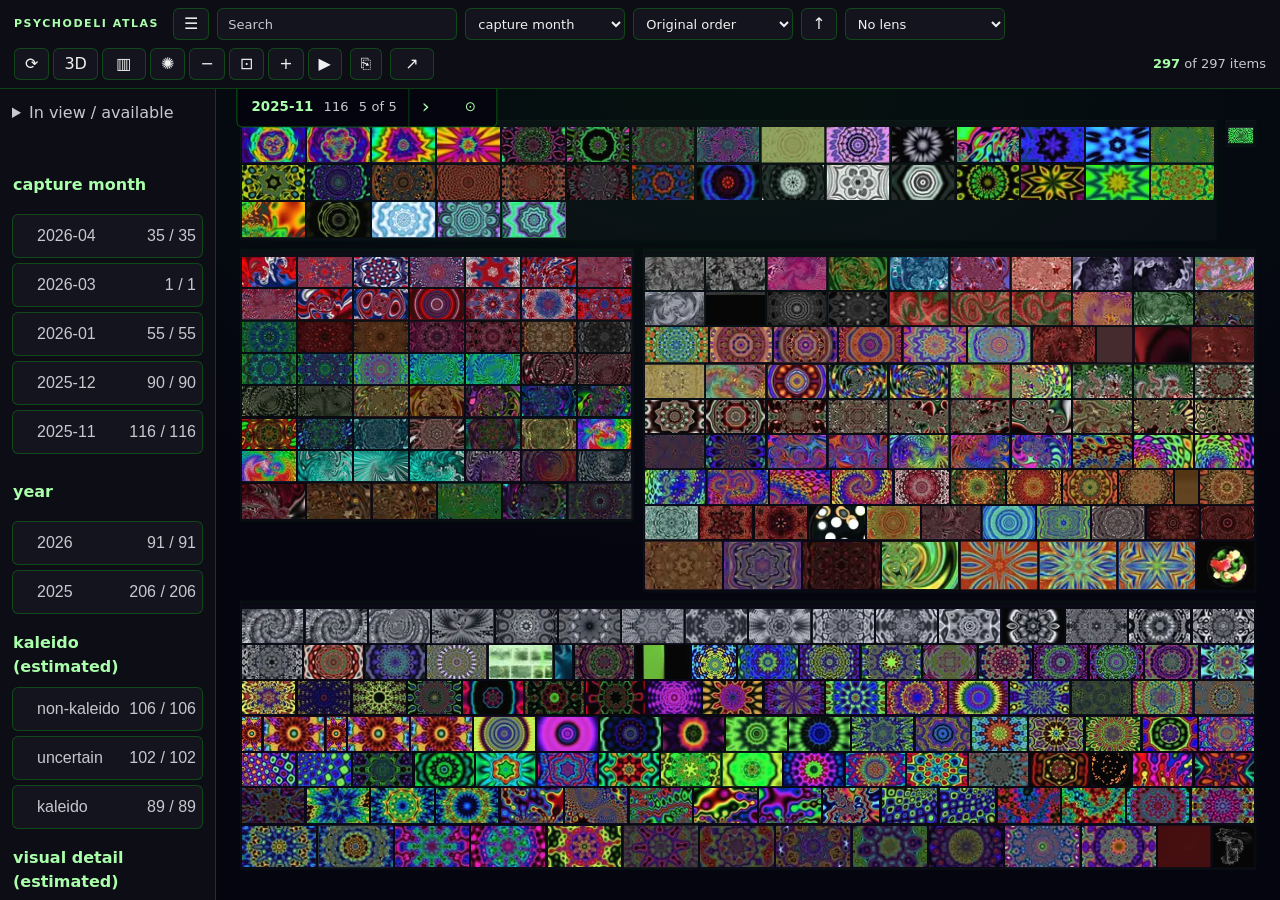
==== commit 73932fd2: "demo: rebuild on Wunderkammer main 9c53ca2+e4215ef The demo ran the pre-release clipwall engine (tit" ====
--- a/index.html
+++ b/index.html
@@ -1,29 +1,39 @@
 <!doctype html>
 <html lang="en">
 <head>
+<meta name="wunderkammer-collection" content="collection.json">
 <meta charset="utf-8">
 <meta name="viewport" content="width=device-width, initial-scale=1">
-<title>clipwall</title>
+<title>wunderkammer</title>
 <link rel="stylesheet" href="wall/wall.css">
 <link rel="stylesheet" href="wall/attribute-brush.css">
 <link rel="stylesheet" href="wall/reader-lift.css">
 <link rel="stylesheet" href="wall/overview-surface.css">
+<link rel="stylesheet" href="wall/aisle.css">
+<link rel="stylesheet" href="wall/float.css">
   <link rel="stylesheet" href="wall/spatial/spatial.css">
 </head>
 <body>
 
 <header class="bar">
   <div class="main-controls">
-  <span class="brand">clipwall</span>
-  <button class="btn" id="toggle-rail" type="button" aria-label="Filters">☰</button>
+  <span class="brand">wunderkammer</span>
+  <button class="btn" id="toggle-rail" type="button" aria-label="Filters" aria-controls="rail" aria-expanded="true">☰</button>
   <input class="search" id="search" type="search" placeholder="Search" autocomplete="off" aria-label="Search titles, notes, tags">
   <select class="select" id="group" aria-label="Group by"></select>
+  <div class="arrange" id="arrange" role="group" aria-label="Arrangement" hidden>
+    <button class="btn" type="button" data-arrange="wall" aria-pressed="true" aria-label="Grouped wall"><svg viewBox="0 0 16 16" aria-hidden="true"><rect x="1.5" y="2" width="7" height="5" rx="1"/><rect x="10" y="2" width="4.5" height="5" rx="1"/><rect x="1.5" y="9" width="4.5" height="5" rx="1"/><rect x="7.5" y="9" width="7" height="5" rx="1"/></svg></button>
+    <button class="btn" type="button" data-arrange="grid" aria-pressed="false" aria-label="Similarity grid"><svg viewBox="0 0 16 16" aria-hidden="true"><rect x="1.5" y="1.5" width="3.5" height="3.5"/><rect x="6.25" y="1.5" width="3.5" height="3.5"/><rect x="11" y="1.5" width="3.5" height="3.5"/><rect x="1.5" y="6.25" width="3.5" height="3.5"/><rect x="6.25" y="6.25" width="3.5" height="3.5"/><rect x="11" y="6.25" width="3.5" height="3.5"/><rect x="1.5" y="11" width="3.5" height="3.5"/><rect x="6.25" y="11" width="3.5" height="3.5"/><rect x="11" y="11" width="3.5" height="3.5"/></svg></button>
+    <button class="btn" type="button" data-arrange="map" aria-pressed="false" aria-label="Similarity map"><svg viewBox="0 0 16 16" aria-hidden="true"><circle cx="3" cy="4" r="1.6"/><circle cx="6" cy="2.5" r="1.2"/><circle cx="5" cy="7" r="1.4"/><circle cx="11" cy="9" r="1.6"/><circle cx="13.5" cy="12.5" r="1.3"/><circle cx="9.5" cy="12.5" r="1.2"/><circle cx="12.5" cy="4.5" r="1"/><circle cx="2.5" cy="12" r="1"/></svg></button>
+  </div>
   <select class="select" id="sort-key" aria-label="Sort within groups"></select>
   <button class="btn" id="sort-direction" type="button" aria-label="Sort ascending">↑</button>
   <select class="select" id="attribute-lens" aria-label="Attribute lens"></select>
   <div class="zoomctl">
     <button class="btn" id="tour" type="button" aria-pressed="false" aria-label="Tour: fly through the collection">⟳</button>
     <button class="btn" id="view-3d" type="button" aria-pressed="false" aria-label="Spatial view">3D</button>
+    <button class="btn" id="view-aisle" type="button" aria-pressed="false" aria-label="Album aisle">▥</button>
+    <button class="btn" id="view-float" type="button" aria-pressed="false" aria-label="Floating space: items placed by colour or title">✺</button>
     <button class="btn" id="zoom-out" type="button" aria-label="Zoom out">−</button>
     <button class="btn" id="zoom-fit" type="button" aria-label="Fit">⊡</button>
     <button class="btn" id="zoom-in" type="button" aria-label="Zoom in">+</button>
@@ -35,6 +45,7 @@
     <option value="edge">Edge zoom</option>
   </select>
   <button class="btn" id="copy-view" type="button" aria-label="Copy link">⎘</button>
+  <button class="btn" id="copy-live-view" type="button" aria-label="Copy live view link">↗</button>
   <span class="count" id="count" role="status" aria-live="polite"></span>
   </div>
 </header>
@@ -57,12 +68,14 @@
   <div class="bg-plane" id="bg-plane" hidden></div>
   <div class="canvas" id="canvas"><div class="flow-plane" id="flow-plane" hidden></div></div>
   <div class="sp-host" id="sp-host" hidden></div>
+  <div class="aisle-host" id="aisle-host" hidden></div>
+  <div class="float-host" id="float-host" hidden></div>
   <div class="row-title" id="row-title" hidden>
     <button class="rt-focus" type="button"><strong></strong><span class="n"></span><span class="pos"></span></button>
     <button class="rt-next" type="button" aria-label="Next group">›</button>
     <button id="group-filter" type="button" aria-label="Filter to this group">⊙</button>
   </div>
-  <div class="review-tip" id="review-tip"></div>
+  <div class="review-tip" id="review-tip"><select class="select" id="lens-value" aria-label="Highlight value" hidden></select></div>
   <span class="edge-feedback sr-only" id="edge-feedback" role="status"></span>
   <button class="btn edge-undo" id="edge-undo" type="button" hidden aria-label="Undo edge zoom">↶</button>
   <button class="btn tray-return" id="tray-return" type="button" hidden aria-label="Return to collection">↶</button>
--- a/wall/wall.css
+++ b/wall/wall.css
@@ -1,4 +1,4 @@
-/* clipwall — phosphor-on-near-black, matching the Psychodeli+ in-app surface.
+/* wunderkammer — phosphor-on-near-black, matching the Psychodeli+ in-app surface.
  *
  * Contrast floor is 8:1 on every readable string, measured against the actual
  * composited background rather than against the page. The tile caption is the
@@ -216,6 +216,34 @@
   .chip[data-share] { transition: background-image 0.18s ease-out; }
 }
 
+/* Facet discovery uses stable rows: counts share one explicit denominator and
+   local value search never changes the collection. Existing detail chips keep
+   their compact treatment. */
+.rail { overflow-x: hidden; }
+.facet-count-guide { margin-bottom: 18px; font-size: 16px; font-weight: 500; color: var(--muted); }
+.facet-count-guide summary { cursor: pointer; min-height: 44px; }
+.facet-count-guide p { margin: 6px 0 0; }
+.rail .facet h3 { display: flex; align-items: center; gap: 6px; font-size: 16px; letter-spacing: 0; text-transform: none; }
+.rail .facet-heading { flex: 1; min-width: 0; min-height: 44px; text-align: left; font: inherit; overflow-wrap: anywhere; }
+.facet-clear { flex: 0 0 40px; min-height: 44px; background: var(--panel-2); color: var(--text); border: 1px solid var(--border); border-radius: 6px; font-family: inherit; font-size: 20px; line-height: 1; cursor: pointer; }
+.facet-clear:disabled { visibility: hidden; }
+.facet-search { width: 100%; height: 44px; margin: 0 0 8px; padding: 8px; font-family: inherit; font-size: 16px; font-weight: 500; line-height: 1.3; background: var(--panel-2); color: var(--text); border: 1px solid var(--border); border-radius: 6px; }
+.facet-search::placeholder { color: var(--muted); opacity: 1; }
+.rail .chips { display: grid; gap: 5px; }
+.rail .chip { width: 100%; min-height: 44px; padding: 6px; gap: 4px; border-radius: 6px; font-size: 16px; font-weight: 500; line-height: 1.35; text-align: left; }
+.rail .facet-check { flex: 0 0 14px; font-size: 16px; }
+.rail .facet-value { flex: 1; min-width: 0; overflow-wrap: anywhere; }
+.rail .chip .n { flex-shrink: 0; font-size: 16px; white-space: nowrap; }
+.rail .chip[data-share="none"] .n { text-decoration: none; } /* zero is an explicit count */
+.rail .chip-more { margin-top: 7px; justify-content: center; }
+.rail .chip-more[hidden], .facet-search[hidden], .facet-status[hidden] { display: none; }
+.facet-status { margin: 7px 0; color: var(--muted); font-size: 16px; font-weight: 500; }
+.facet-clear:focus-visible, .facet-search:focus-visible, .facet-count-guide summary:focus-visible { outline: 2px solid var(--accent-text); outline-offset: 1px; }
+.scope-facet { display: inline-flex; align-items: center; gap: 6px; }
+.scope-query { margin-right: 6px; }
+.scope-value, .scope-query { color: var(--text); }
+.empty .btn { min-height: 44px; padding: 8px 12px; font-size: 16px; }
+
 /* ---------- stage ---------- */
 
 .stage {
@@ -253,7 +281,9 @@
   left: 0;
   overflow: hidden;
   border-radius: 5px;
-  background: var(--panel-2);
+  /* --tile-tint: the image's dominant colour, set in buildTile() when the
+   * corpus carries a palette; shown until the image paints over it. */
+  background: var(--tile-tint, var(--panel-2));
   border: 1px solid rgba(255, 255, 255, 0.09);
   /* layout-motion.mjs bounds position/scale animation to visible cards.
    * A width/height transition is a layout on every
@@ -275,7 +305,7 @@
   height: 100%;
   object-fit: cover;
   display: block;
-  background: var(--panel-2);
+  background: var(--tile-tint, var(--panel-2));
 }
 
 /* Text-only clips still need to read as something. */
@@ -320,9 +350,12 @@
   display: none;
 }
 
-/* Semantic zoom: captions are noise when zoomed out and context when zoomed in. */
-.canvas.z-far .cap { display: none; }
-.canvas.z-near .cap .m { display: block; }
+/* Semantic zoom: captions are noise when zoomed out and context when zoomed in.
+ * The tier is per tile, set when a zoom lands on the tiles in view and on every
+ * other tile as it is revealed (wall.mjs applyCaptionTier); a canvas-level class
+ * restyled the whole wall in one frame. */
+.tile.z-far .cap { display: none; }
+.tile.z-near .cap .m { display: block; }
 
 /* ---------- background plane ---------- */
 
@@ -587,6 +620,16 @@
   color: #14110a;                       /* 13.07:1 on #ffd166 */
   font-weight: 600;
 }
+
+/* Arrangement icons: a segmented group beside the grouping select. Glyphs are
+   --text on --panel-2; the pressed one is --accent-on on the solid accent fill. */
+.arrange { display: inline-flex; }
+.arrange[hidden], .arrange .btn[hidden] { display: none; }
+.arrange .btn { padding: 0 8px; border-radius: 0; margin-left: -1px; display: inline-grid; place-items: center; }
+.arrange .btn:first-child { border-radius: 6px 0 0 6px; margin-left: 0; }
+.arrange .btn:last-child { border-radius: 0 6px 6px 0; }
+.arrange svg { width: 16px; height: 16px; fill: currentColor; }
+.arrange .btn[aria-pressed="true"] { background: rgb(var(--accent-rgb)); border-color: rgb(var(--accent-rgb)); color: var(--accent-on); }
 
 /* Derived image colors: swatches supplement explicit hex labels. */
 .palette { display: flex; flex-wrap: wrap; gap: 8px 12px; margin: 12px 0; }
@@ -660,7 +703,8 @@
 /* One glyph row; the header height is measured into --bar-h. */
 .bar { height: auto; display: block; padding: 0; }
 .main-controls { display: flex; align-items: center; flex-wrap: wrap; gap: 8px; padding: 8px 14px; min-height: 56px; }
-.main-controls .select { max-width: 200px; min-width: 96px; }
+.main-controls .select { max-width: 160px; min-width: 96px; }   /* 160, not 200: room for the arrangement icons */
+.main-controls .search { flex-basis: 240px; }
 .main-controls .btn { font-size: 16px; }
 .sr-only { position: absolute; width: 1px; height: 1px; overflow: hidden; clip: rect(0 0 0 0); white-space: nowrap; }
 /* The lens legend is an overlay over the stage, so revealing it never changes
@@ -702,3 +746,34 @@
 @media (max-width: 700px) and (hover: none) {
   #attribute-lens, .review-tip { display: none; }
 }
+
+/* Duplicates collapsed into this tile by the server (lib/dedupe.mjs).
+   --text is 16.9:1 and --muted 10.5:1 on --panel (see the header). */
+.detail .also-at { margin: 12px 0; color: var(--muted); font-size: 13px; line-height: 1.5; }
+.detail .also-at summary { cursor: pointer; color: var(--text); }
+.detail .also-at ul { margin: 8px 0 0; padding-left: 18px; }
+.detail .also-at a { color: var(--text); }
+
+/* Aisle uses the same lens and scope controls as the flat wall. */
+.btn#view-aisle.on { background:rgb(var(--accent-rgb)); color:var(--accent-on); border-color:rgb(var(--accent-rgb)); }
+#view-aisle,#copy-live-view { min-width:44px; }
+#lens-value { position:absolute; top:calc(100% + 6px); right:0; pointer-events:auto; min-height:44px; max-width:100%; font-size:16px; }
+#lens-value[hidden] { display:none; }
+body[data-view-mode=aisle] .review-tip { width:min(440px,calc(100% - 24px)); }
+body[data-view-mode=aisle] .review-tip[data-brush-active] { height:auto; }
+body[data-view-mode=aisle] .review-tip .brush-legend { position:relative; padding:10px; min-height:72px; }
+body[data-view-mode=aisle] .review-tip .brush-legend,
+body[data-view-mode=aisle] .review-tip .brush-legend-foot,
+body[data-view-mode=aisle] .review-tip .brush-key { font-size:16px; }
+@media (max-width:700px) and (hover:none) {
+  .main-controls { padding-block:4px; }
+  .main-controls .zoomctl, #copy-view, #copy-live-view { order:1; }
+  /* The view and zoom buttons share a row with the two link buttons. When they
+   * outgrow it (the floating space's ✺ added one), the group scrolls sideways
+   * instead of pushing ↗ onto a fourth header row. */
+  .main-controls .zoomctl { flex:1 1 0; min-width:200px; overflow-x:auto; scrollbar-width:none; }
+  #view-aisle,#copy-live-view { min-height:44px; }
+  body[data-view-mode=aisle] #attribute-lens { display:block; }
+  body[data-view-mode=aisle] .review-tip[data-brush-active] { display:block; }
+  #lens-value { max-width:150px; }
+}
--- a/wall/aisle.css
+++ b/wall/aisle.css
@@ -0,0 +1,28 @@
+/* Artwork aisle is a full-stage presentation of the current scope. */
+.aisle-host { position:absolute; inset:0; overflow:hidden; min-width:0; background:#050510; color:#f3f3f7; isolation:isolate; }
+.aisle-host[hidden] { display:none; }
+.aisle-canvas { display:block; width:100%; height:100%; touch-action:none; cursor:grab; }
+.aisle-canvas:focus-visible { outline:3px solid #aaffaa; outline-offset:-4px; }
+.aisle-labels { position:absolute; inset:0; overflow:hidden; pointer-events:none; }
+.aisle-cohort-label { position:absolute; display:block; max-width:min(250px, calc(100% - 24px)); padding:6px 10px; border:1px solid #697476; border-radius:5px; background:rgba(5,5,16,.96); color:#f3f3f7; font:600 16px/1.35 system-ui,sans-serif; white-space:nowrap; overflow:hidden; text-overflow:ellipsis; }
+.aisle-cohort-label[hidden] { display:none; }
+.aisle-toolbar { position:absolute; bottom:34px; left:12px; right:12px; display:flex; align-items:end; gap:12px; max-width:820px; margin:auto; padding:10px 12px; border:1px solid #697476; border-radius:8px; background:rgba(5,5,16,.96); font:16px/1.3 system-ui,sans-serif; }
+.aisle-toolbar label { display:flex; flex-direction:column; gap:4px; min-width:0; color:#f3f3f7; }
+.aisle-travel { flex:1 1 180px; }
+.aisle-items { flex:2 1 220px; }
+.aisle-toolbar input[type=range] { display:block; width:100%; min-width:0; min-height:44px; margin:0; accent-color:#aaffaa; touch-action:pan-y; }
+.aisle-toolbar select,.aisle-toolbar button { box-sizing:border-box; min-height:44px; min-width:44px; border:1px solid #697476; border-radius:5px; padding:8px; background:#141421; color:#f3f3f7; font:16px/1.3 system-ui,sans-serif; }
+.aisle-toolbar select { width:100%; text-overflow:ellipsis; }
+.aisle-toolbar button { cursor:pointer; flex:0 0 auto; }
+.aisle-toolbar :focus-visible { outline:3px solid #aaffaa; outline-offset:2px; }
+.aisle-toolbar :disabled { color:#bcbcc9; cursor:default; }
+.aisle-help { position:absolute; left:12px; right:12px; bottom:5px; margin:0; text-align:center; font:16px/1.3 system-ui,sans-serif; color:#f3f3f7; background:rgba(5,5,16,.96); pointer-events:none; }
+.aisle-status { position:absolute; top:12px; left:12px; right:12px; z-index:1; margin:0; padding:12px; border:1px solid #697476; border-radius:6px; color:#f3f3f7; background:#141421; font:16px/1.45 system-ui,sans-serif; }
+.aisle-status[hidden] { display:none; }
+@media (max-width:600px) {
+  .aisle-toolbar { left:8px; right:8px; bottom:8px; gap:6px 8px; padding:8px; flex-wrap:wrap; }
+  .aisle-travel { flex:1 0 100%; flex-direction:row!important; align-items:center; gap:10px!important; white-space:nowrap; }
+  .aisle-travel input { flex:1; }
+  .aisle-items { flex:1 1 0; }
+  .aisle-help { display:none; }
+}
--- a/wall/float.css
+++ b/wall/float.css
@@ -0,0 +1,52 @@
+/* Floating space: a full-stage presentation of the whole corpus; scope dims in place. */
+.float-host { position:absolute; inset:0; overflow:hidden; min-width:0; background:#050510; color:#f3f3f7; isolation:isolate; }
+.float-host[hidden] { display:none; }
+.float-canvas { display:block; width:100%; height:100%; touch-action:none; cursor:grab; }
+.float-canvas:focus-visible { outline:3px solid #aaffaa; outline-offset:-4px; }
+.float-labels { position:absolute; inset:0; overflow:hidden; pointer-events:none; }
+.float-label { position:absolute; left:0; top:0; display:block; max-width:220px; padding:4px 8px; border:1px solid #697476; border-radius:5px; background:#050510; color:#f3f3f7; font:600 14px/1.3 system-ui,sans-serif; white-space:nowrap; overflow:hidden; text-overflow:ellipsis; will-change:transform; }
+.float-label-shelf { font-size:16px; max-width:360px; }
+.float-label-axis { max-width:360px; }
+.float-label[hidden] { display:none; }
+.float-toolbar { position:absolute; bottom:34px; left:12px; right:12px; display:flex; flex-wrap:wrap; align-items:end; gap:8px 12px; max-width:920px; margin:auto; padding:10px 12px; border:1px solid #697476; border-radius:8px; background:#050510; font:16px/1.3 system-ui,sans-serif; }
+.float-toolbar label { display:flex; flex-direction:column; gap:4px; min-width:0; color:#f3f3f7; }
+.float-arrange { display:flex; flex-wrap:wrap; gap:0; margin:0; padding:0; border:0; min-width:0; }
+.float-arrange legend { padding:0 0 4px; color:#f3f3f7; font:16px/1.3 system-ui,sans-serif; float:left; width:100%; }
+.float-arrange label { position:relative; display:block; }
+.float-arrange input { position:absolute; inset:0; margin:0; opacity:0; cursor:pointer; }
+.float-arrange span { display:block; box-sizing:border-box; min-width:44px; min-height:44px; padding:11px 12px; border:1px solid #697476; margin-left:-1px; background:#141421; color:#f3f3f7; text-align:center; white-space:nowrap; }
+.float-arrange label:first-of-type span { border-radius:5px 0 0 5px; margin-left:0; }
+.float-arrange label:last-of-type span { border-radius:0 5px 5px 0; }
+.float-arrange input:checked + span { background:#f3f3f7; color:#050510; font-weight:600; }
+.float-arrange input:focus-visible + span { outline:3px solid #aaffaa; outline-offset:2px; position:relative; z-index:1; }
+.float-axes { display:flex; gap:8px; flex:1 1 330px; min-width:0; }
+.float-axes[hidden] { display:none; }
+.float-axes label { flex:1 1 0; }
+/* Axis ticks are many and secondary: no frame, but the same opaque ground, so
+   a tick over a cover keeps its contrast. */
+.float-label-tick { border-color:transparent; padding:2px 6px; font-weight:500; }
+.float-items { flex:1 1 200px; }
+.float-toolbar select,.float-toolbar button { box-sizing:border-box; min-height:44px; min-width:44px; border:1px solid #697476; border-radius:5px; padding:8px; background:#141421; color:#f3f3f7; font:16px/1.3 system-ui,sans-serif; }
+.float-toolbar select { width:100%; text-overflow:ellipsis; }
+.float-toolbar button { cursor:pointer; flex:0 0 auto; }
+.float-toolbar select:focus-visible,.float-toolbar button:focus-visible { outline:3px solid #aaffaa; outline-offset:2px; }
+.float-toolbar :disabled { color:#bcbcc9; cursor:default; }
+.float-scope { flex:1 0 100%; color:#f3f3f7; font-size:14px; }
+.float-help { position:absolute; left:12px; right:12px; bottom:5px; margin:0; text-align:center; font:16px/1.3 system-ui,sans-serif; color:#f3f3f7; background:#050510; pointer-events:none; }
+.float-status { position:absolute; top:12px; left:12px; right:12px; z-index:1; margin:0; padding:12px; border:1px solid #697476; border-radius:6px; color:#f3f3f7; background:#141421; font:16px/1.45 system-ui,sans-serif; }
+.float-status[hidden] { display:none; }
+/* The detail pane overlays the stage's right edge on wide screens; keep the controls beside it. */
+@media (min-width:801px) {
+  body.detail-open .float-toolbar, body.detail-open .float-help { right:calc(var(--detail-size) + 12px); }
+}
+@media (max-width:600px) {
+  .float-toolbar { left:8px; right:8px; bottom:8px; gap:6px 8px; padding:8px; }
+  .float-arrange { flex:1 0 100%; }
+  .float-arrange legend { position:absolute; width:1px; height:1px; overflow:hidden; clip-path:inset(50%); }
+  .float-arrange label { flex:1 1 0; }
+  .float-items { flex:1 1 0; }
+  .float-axes { flex:1 0 100%; gap:6px; }
+  .float-axes > label > span { font-size:14px; }
+  .float-items > span { position:absolute; width:1px; height:1px; overflow:hidden; clip-path:inset(50%); }
+  .float-help { display:none; }
+}
--- a/wall/spatial/spatial.css
+++ b/wall/spatial/spatial.css
@@ -1,4 +1,4 @@
-/* clipwall — spatial view.
+/* wunderkammer — spatial view.
  *
  * Contrast: every readable string here clears 8:1 against the ground it sits
  * on. The card ground is #0d1017; --sp-ink #e8e6da measures 15.19:1 and the
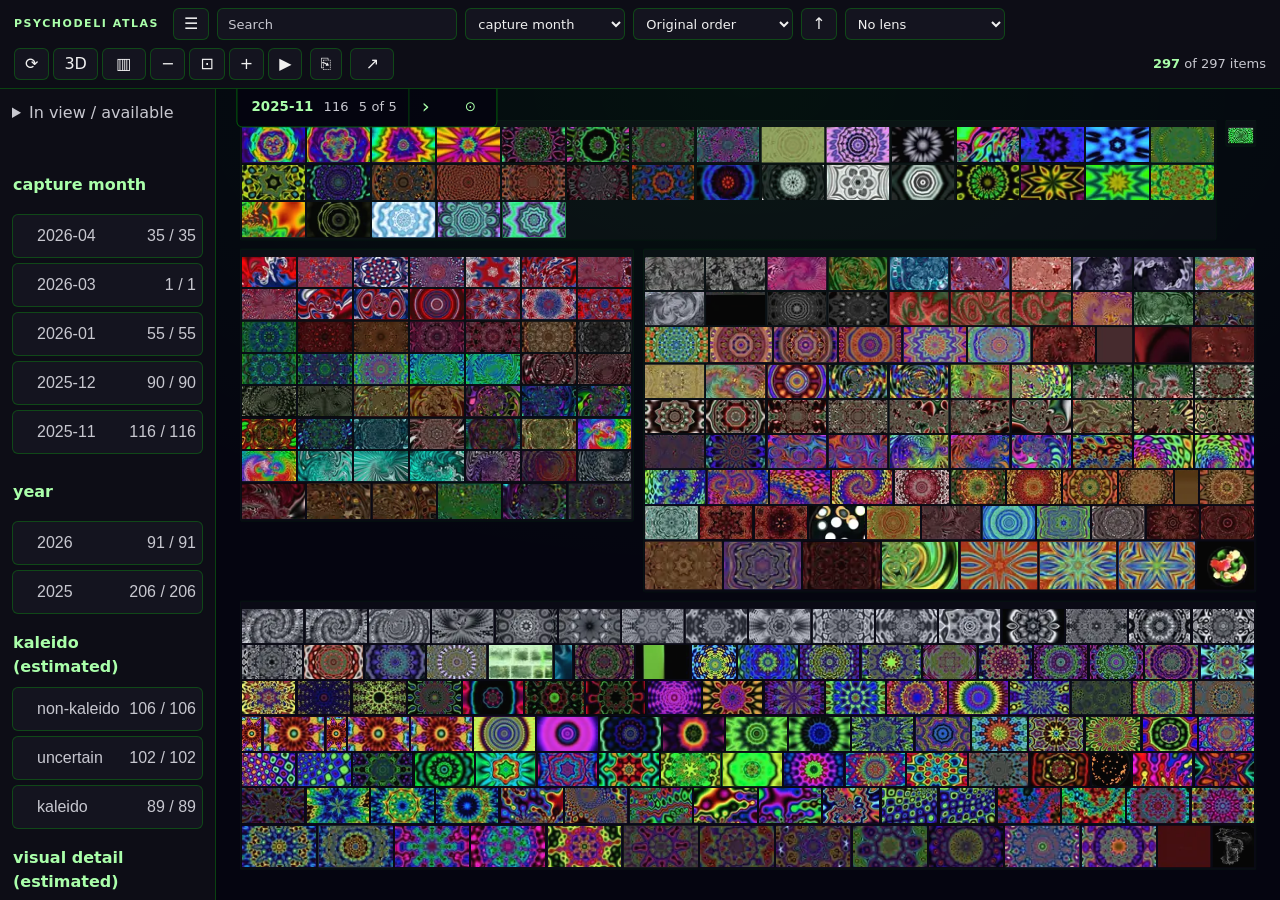
==== commit 209a489d: "demo: rebuild on Wunderkammer main 226c446 (3D opens the floating space in Axes) Co-Authored-By: Cla" ====
--- a/index.html
+++ b/index.html
@@ -31,9 +31,8 @@
   <select class="select" id="attribute-lens" aria-label="Attribute lens"></select>
   <div class="zoomctl">
     <button class="btn" id="tour" type="button" aria-pressed="false" aria-label="Tour: fly through the collection">⟳</button>
-    <button class="btn" id="view-3d" type="button" aria-pressed="false" aria-label="Spatial view">3D</button>
+    <button class="btn" id="view-3d" type="button" aria-pressed="false" aria-label="3D space: every item placed on three axes, or stacked by group">3D</button>
     <button class="btn" id="view-aisle" type="button" aria-pressed="false" aria-label="Album aisle">▥</button>
-    <button class="btn" id="view-float" type="button" aria-pressed="false" aria-label="Floating space: items placed by colour or title">✺</button>
     <button class="btn" id="zoom-out" type="button" aria-label="Zoom out">−</button>
     <button class="btn" id="zoom-fit" type="button" aria-label="Fit">⊡</button>
     <button class="btn" id="zoom-in" type="button" aria-label="Zoom in">+</button>
--- a/wall/wall.css
+++ b/wall/wall.css
@@ -769,10 +769,18 @@
   .main-controls { padding-block:4px; }
   .main-controls .zoomctl, #copy-view, #copy-live-view { order:1; }
   /* The view and zoom buttons share a row with the two link buttons. When they
-   * outgrow it (the floating space's ✺ added one), the group scrolls sideways
-   * instead of pushing ↗ onto a fourth header row. */
+   * outgrow it, the group scrolls sideways instead of pushing ↗ onto a fourth
+   * header row. */
   .main-controls .zoomctl { flex:1 1 0; min-width:200px; overflow-x:auto; scrollbar-width:none; }
-  #view-aisle,#copy-live-view { min-height:44px; }
+  /* Every button in this row is 44 px tall and centred, so the row reads as one
+   * level band; only ▥ and ↗ used to be, which made it jagged. Ten 44 px squares
+   * overflow a 375 px phone and hid + and ▶ behind the sideways scroll, so pinch,
+   * which zooms in every view, takes over − and + (⊡ Fit stays), and the others
+   * are 40 px wide: all of them fit at 375 px. The row was already 44 px tall,
+   * so the header does not grow. */
+  .main-controls .zoomctl { align-items:center; }
+  #zoom-out, #zoom-in { display:none; }
+  .main-controls .zoomctl .btn, .main-controls #view-aisle, #copy-view, #copy-live-view { width:40px; min-width:40px; min-height:44px; padding-inline:0; }
   body[data-view-mode=aisle] #attribute-lens { display:block; }
   body[data-view-mode=aisle] .review-tip[data-brush-active] { display:block; }
   #lens-value { max-width:150px; }
--- a/wall/float.css
+++ b/wall/float.css
@@ -10,15 +10,15 @@
 .float-label[hidden] { display:none; }
 .float-toolbar { position:absolute; bottom:34px; left:12px; right:12px; display:flex; flex-wrap:wrap; align-items:end; gap:8px 12px; max-width:920px; margin:auto; padding:10px 12px; border:1px solid #697476; border-radius:8px; background:#050510; font:16px/1.3 system-ui,sans-serif; }
 .float-toolbar label { display:flex; flex-direction:column; gap:4px; min-width:0; color:#f3f3f7; }
-.float-arrange { display:flex; flex-wrap:wrap; gap:0; margin:0; padding:0; border:0; min-width:0; }
-.float-arrange legend { padding:0 0 4px; color:#f3f3f7; font:16px/1.3 system-ui,sans-serif; float:left; width:100%; }
-.float-arrange label { position:relative; display:block; }
-.float-arrange input { position:absolute; inset:0; margin:0; opacity:0; cursor:pointer; }
-.float-arrange span { display:block; box-sizing:border-box; min-width:44px; min-height:44px; padding:11px 12px; border:1px solid #697476; margin-left:-1px; background:#141421; color:#f3f3f7; text-align:center; white-space:nowrap; }
-.float-arrange label:first-of-type span { border-radius:5px 0 0 5px; margin-left:0; }
-.float-arrange label:last-of-type span { border-radius:0 5px 5px 0; }
-.float-arrange input:checked + span { background:#f3f3f7; color:#050510; font-weight:600; }
-.float-arrange input:focus-visible + span { outline:3px solid #aaffaa; outline-offset:2px; position:relative; z-index:1; }
+.arrange-menu { display:flex; flex-wrap:wrap; gap:0; margin:0; padding:0; border:0; min-width:0; }
+.arrange-menu legend { padding:0 0 4px; color:#f3f3f7; font:16px/1.3 system-ui,sans-serif; float:left; width:100%; }
+.arrange-menu label { position:relative; display:block; }
+.arrange-menu input { position:absolute; inset:0; margin:0; opacity:0; cursor:pointer; }
+.arrange-menu span { display:block; box-sizing:border-box; min-width:44px; min-height:44px; padding:11px 12px; border:1px solid #697476; margin-left:-1px; background:#141421; color:#f3f3f7; text-align:center; white-space:nowrap; }
+.arrange-menu label:first-of-type span { border-radius:5px 0 0 5px; margin-left:0; }
+.arrange-menu label:last-of-type span { border-radius:0 5px 5px 0; }
+.arrange-menu input:checked + span { background:#f3f3f7; color:#050510; font-weight:600; }
+.arrange-menu input:focus-visible + span { outline:3px solid #aaffaa; outline-offset:2px; position:relative; z-index:1; }
 .float-axes { display:flex; gap:8px; flex:1 1 330px; min-width:0; }
 .float-axes[hidden] { display:none; }
 .float-axes label { flex:1 1 0; }
@@ -41,12 +41,24 @@
 }
 @media (max-width:600px) {
   .float-toolbar { left:8px; right:8px; bottom:8px; gap:6px 8px; padding:8px; }
-  .float-arrange { flex:1 0 100%; }
-  .float-arrange legend { position:absolute; width:1px; height:1px; overflow:hidden; clip-path:inset(50%); }
-  .float-arrange label { flex:1 1 0; }
+  .arrange-menu { flex:1 0 100%; }
+  .arrange-menu legend { position:absolute; width:1px; height:1px; overflow:hidden; clip-path:inset(50%); }
+  .arrange-menu label { flex:1 1 0; }
   .float-items { flex:1 1 0; }
   .float-axes { flex:1 0 100%; gap:6px; }
   .float-axes > label > span { font-size:14px; }
   .float-items > span { position:absolute; width:1px; height:1px; overflow:hidden; clip-path:inset(50%); }
   .float-help { display:none; }
 }
+
+/* The stacks' copy of the menu (wall.mjs stacksMenu): a strip along the stage's
+   foot, with the menu where the floating space's toolbar puts it. The stacks
+   host ends above the strip, so stacks fit above it rather than under it. */
+.sp-arrange { position:absolute; left:0; right:0; bottom:0; z-index:5; box-sizing:border-box; padding:10px max(25px, calc((100% - 920px) / 2 + 13px)); border-top:1px solid #697476; background:#050510; color:#f3f3f7; font:16px/1.3 system-ui,sans-serif; }
+.sp-arrange[hidden] { display:none; }
+#stage > .sp-host { bottom:var(--sp-arrange-h, 0px); }
+@media (max-width:600px) {
+  .sp-arrange { padding:8px 17px; }
+  /* Six arrangements share one row on a 390 px phone: 44 px targets, narrower padding. */
+  .arrange-menu span { padding:11px 6px; }
+}
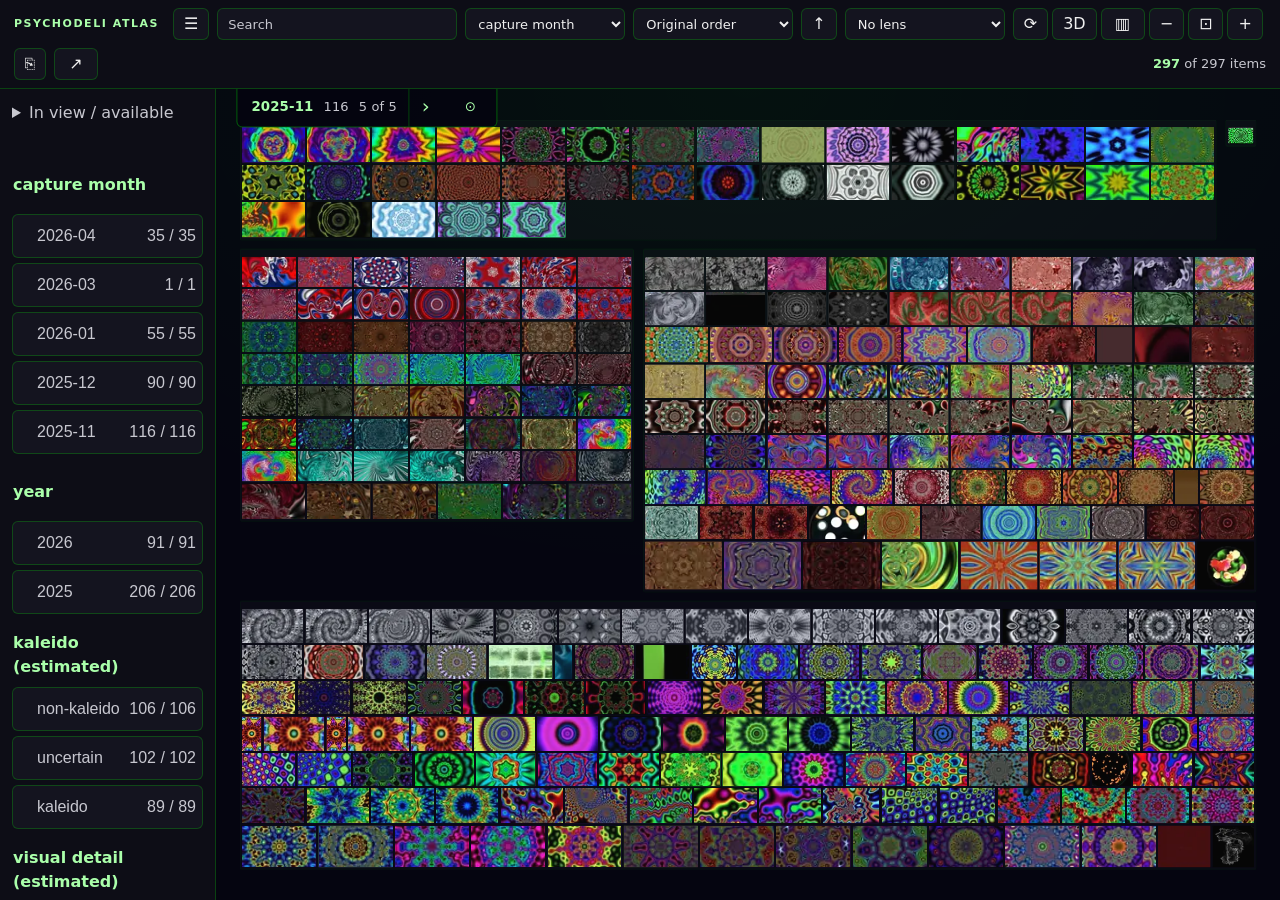
==== commit 57f90a78: "demo: rebuild on Wunderkammer main f2c1132 (showcase button parked) Co-Authored-By: Claude Opus 5.5 " ====
--- a/index.html
+++ b/index.html
@@ -36,7 +36,6 @@
     <button class="btn" id="zoom-out" type="button" aria-label="Zoom out">−</button>
     <button class="btn" id="zoom-fit" type="button" aria-label="Fit">⊡</button>
     <button class="btn" id="zoom-in" type="button" aria-label="Zoom in">+</button>
-    <button class="btn" id="showcase" type="button" aria-pressed="false" aria-label="Showcase: flow the collection through the visible slots">▶</button>
   </div>
   <select class="select pan-behavior" id="pan-behavior" aria-label="Pan behavior" hidden>
     <option value="free">Free pan</option>
@@ -65,7 +64,7 @@
 
 <main class="stage" id="stage">
   <div class="bg-plane" id="bg-plane" hidden></div>
-  <div class="canvas" id="canvas"><div class="flow-plane" id="flow-plane" hidden></div></div>
+  <div class="canvas" id="canvas"></div>
   <div class="sp-host" id="sp-host" hidden></div>
   <div class="aisle-host" id="aisle-host" hidden></div>
   <div class="float-host" id="float-host" hidden></div>
--- a/wall/wall.css
+++ b/wall/wall.css
@@ -386,20 +386,7 @@
 .tile.bg .cap { display: none; }
 .bg-plane .block { border-style: dashed; }
 
-/* ---------- showcase ----------
- * An overlay of cards over the visible slots. Each card crossfades through the
- * rest of the collection in review order; the tiles beneath, their identities,
- * the layout and the camera are untouched. Turning it off removes the overlay. */
-.flow-plane { position: absolute; top: 0; left: 0; z-index: 3; }
-.flow-plane[hidden] { display: none; }
-.flow-card { position: absolute; top: 0; left: 0; overflow: hidden; border-radius: 5px; background: var(--panel-2); border: 1px solid rgba(255, 255, 255, 0.09); cursor: pointer; }
-.flow-card img { position: absolute; inset: 0; width: 100%; height: 100%; object-fit: cover; display: block; opacity: 0; transition: opacity 0.7s ease; }
-.flow-card img.on { opacity: 1; }
-.flow-card .cap { z-index: 2; }
-.flow-card:hover { border-color: rgb(var(--accent-rgb)); }
-.flow-card.selected { border-color: rgb(var(--accent-rgb)); box-shadow: 0 0 0 3px rgba(var(--accent-rgb), 0.35); }
-#showcase.on, #tour.on { background: rgb(var(--accent-rgb)); color: var(--accent-on); border-color: rgb(var(--accent-rgb)); }
-@media (prefers-reduced-motion: reduce) { .flow-card img { transition: none; } }
+#tour.on { background: rgb(var(--accent-rgb)); color: var(--accent-on); border-color: rgb(var(--accent-rgb)); }
 
 /* ---------- group blocks ---------- */
 
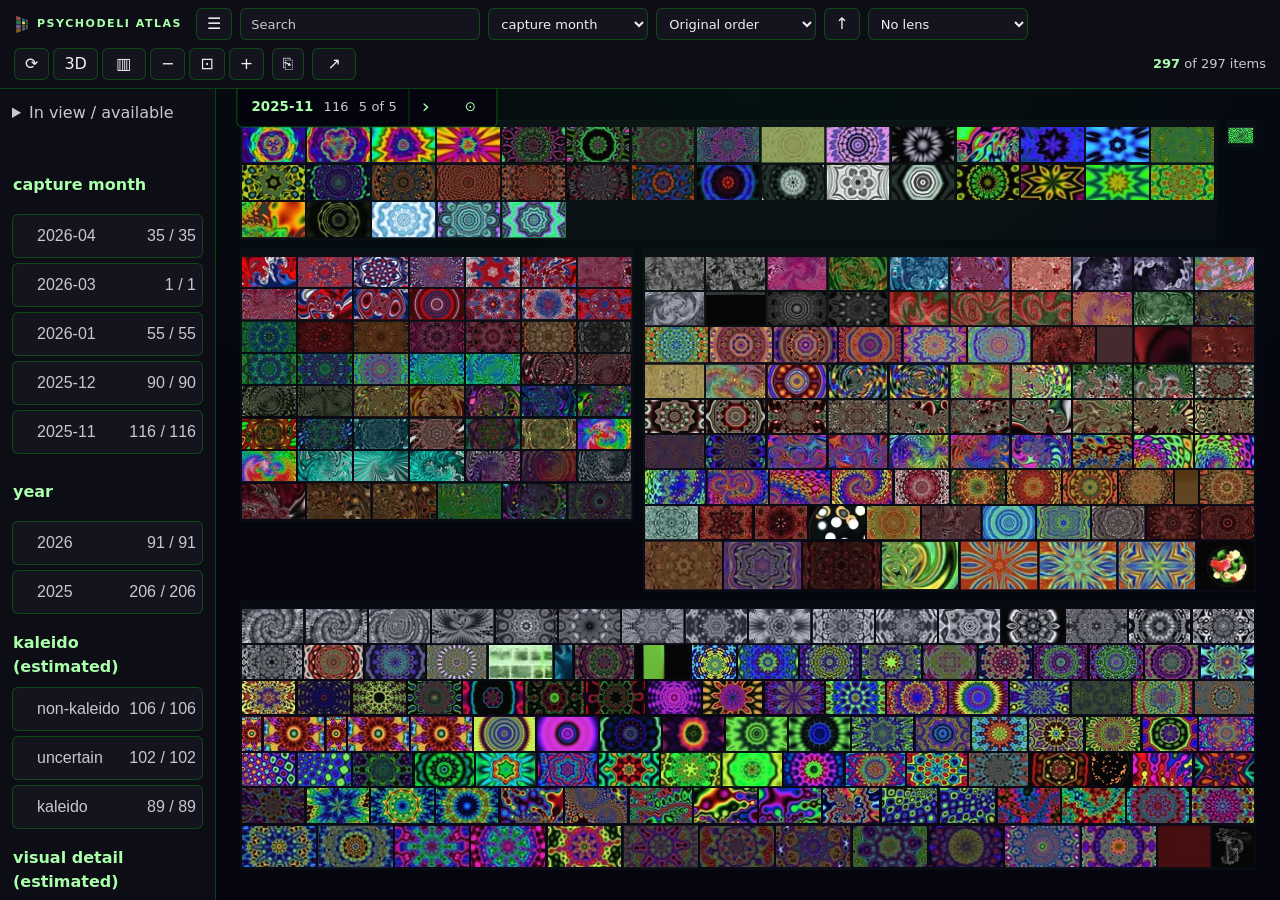
==== commit 7c3b95e2: "demo: rebuild on Wunderkammer main 0f03b45 (rack mark and favicon) Also carries three 0.186.1, still" ====
--- a/index.html
+++ b/index.html
@@ -5,6 +5,7 @@
 <meta charset="utf-8">
 <meta name="viewport" content="width=device-width, initial-scale=1">
 <title>wunderkammer</title>
+<link rel="icon" href="wall/brand/favicon.svg" type="image/svg+xml">
 <link rel="stylesheet" href="wall/wall.css">
 <link rel="stylesheet" href="wall/attribute-brush.css">
 <link rel="stylesheet" href="wall/reader-lift.css">
@@ -12,11 +13,13 @@
 <link rel="stylesheet" href="wall/aisle.css">
 <link rel="stylesheet" href="wall/float.css">
   <link rel="stylesheet" href="wall/spatial/spatial.css">
+<script type="module" src="analytics.js"></script>
 </head>
 <body>
 
 <header class="bar">
   <div class="main-controls">
+  <img class="brand-mark" src="wall/brand/mark.svg" alt="" width="15" height="19">
   <span class="brand">wunderkammer</span>
   <button class="btn" id="toggle-rail" type="button" aria-label="Filters" aria-controls="rail" aria-expanded="true">☰</button>
   <input class="search" id="search" type="search" placeholder="Search" autocomplete="off" aria-label="Search titles, notes, tags">
@@ -88,8 +91,8 @@
 <script type="importmap">
 {
   "imports": {
-    "three": "https://cdn.jsdelivr.net/npm/three@0.169.0/build/three.module.js",
-    "three/addons/": "https://cdn.jsdelivr.net/npm/three@0.169.0/examples/jsm/"
+    "three": "https://cdn.jsdelivr.net/npm/three@0.186.1/build/three.module.js",
+    "three/addons/": "https://cdn.jsdelivr.net/npm/three@0.186.1/examples/jsm/"
   }
 }
 </script>
--- a/wall/wall.css
+++ b/wall/wall.css
@@ -49,6 +49,7 @@
   z-index: 20;
 }
 
+.brand-mark { flex: 0 0 auto; display: block; width: 15px; height: 19px; }
 .brand {
   font-weight: 700;
   letter-spacing: 0.14em;
@@ -772,3 +773,68 @@
   body[data-view-mode=aisle] .review-tip[data-brush-active] { display:block; }
   #lens-value { max-width:150px; }
 }
+
+/* The 3D views' spoken readout (keyboard-path.mjs announcer): a
+ * live region a screen reader hears and nobody sees. It takes no room, so no
+ * control moves when focus comes and goes. */
+.item-readout { position:absolute; width:1px; height:1px; margin:0; overflow:hidden; clip-path:inset(50%); white-space:nowrap; }
+/* A 3D view without graphics sends the visitor to the flat wall. */
+.view-fallback { box-sizing:border-box; min-height:44px; margin-left:8px; padding:8px 12px; border:1px solid #aaffaa; border-radius:5px; background:#141421; color:#f3f3f7; font:600 16px/1.3 system-ui,sans-serif; cursor:pointer; }
+.view-fallback:focus-visible { outline:3px solid #aaffaa; outline-offset:2px; }
+
+/* The 3D views' keyboard callout and jump box (keyboard-path.mjs). The callout
+   gives a keyboard-chosen item's title and where it sits; its border is the
+   selection ring's green, so the two read as one mark. / opens the jump box at
+   the top of the stage; Enter flies to the first title that matches. */
+.scene-callout { position:absolute; left:0; top:0; z-index:1; pointer-events:none; max-width:min(320px, calc(100% - 16px)); padding:8px 10px; border:1px solid #aaffaa; border-radius:6px; background:#050510; color:#f3f3f7; font:500 16px/1.35 system-ui,sans-serif; will-change:transform; }
+.scene-callout[hidden] { display:none; }
+.scene-callout-title, .scene-callout-where { display:block; white-space:nowrap; overflow:hidden; text-overflow:ellipsis; }
+.scene-callout-title { font-weight:600; }
+.scene-jump { position:absolute; top:12px; left:50%; transform:translateX(-50%); z-index:2; display:flex; align-items:center; gap:10px; box-sizing:border-box; width:min(420px, calc(100% - 24px)); margin:0; padding:8px; border:1px solid #aaffaa; border-radius:8px; background:#141421; }
+.scene-jump[hidden] { display:none; }
+.scene-jump input { flex:1; min-width:0; min-height:44px; box-sizing:border-box; padding:8px 10px; border:1px solid #697476; border-radius:5px; background:#050510; color:#f3f3f7; font:16px/1.3 system-ui,sans-serif; }
+.scene-jump input::placeholder { color:#bcbcc9; opacity:1; }
+.scene-jump input:focus-visible { outline:3px solid #aaffaa; outline-offset:2px; }
+.scene-jump-count { color:#f3f3f7; font:16px/1.3 system-ui,sans-serif; white-space:nowrap; }
+
+/* ---------- stills: ?chrome=none (docs/SHOTS.md) ----------
+ * The stage alone, for an image: no header, filter rail, scope bar, toolbars,
+ * help lines or link notice. Axis, shelf and group labels stay; they belong to
+ * the figure. A refused link still sets #link-status, which scripts/still.mjs
+ * reads, so hiding it here hides nothing from the tool. */
+:root[data-chrome="none"] :is(.bar, .rail, #scope-bar, #context-clusters, #link-status, #row-title,
+  .edge-undo, .tray-return, .tray-filter, .float-toolbar, .float-help, .aisle-toolbar, .aisle-help, .sp-arrange, .sp-back, #lens-value) { display: none !important; }
+:root[data-chrome="none"] .stage { top: 0; left: 0; right: 0; bottom: 0; }
+:root[data-chrome="none"] #stage > .sp-host { bottom: 0; }
+
+/* ---------- lit items (lit=, docs/SHOTS.md) ----------
+ * The rest of the scope recedes in place: dim, nearly grey, and without its
+ * caption, because dimmed text would fall under the 8:1 floor. */
+.tile.unlit img { opacity: .2; filter: saturate(.25); }
+.tile.unlit { border-color: transparent; background: var(--bg); }
+.tile.unlit .cap { visibility: hidden; }
+
+/* ---------- the figure layer of a shot (wall/figure.mjs, docs/SHOTS.md) ----------
+ * A caption band below the stage: the headline, the page's counts and a note
+ * on what the view does, with a legend at the right. The stage ends above it,
+ * so nothing it says covers the picture. On the wall, group names sit over
+ * their blocks in place of the native headings. Contrast on --bg (#050510):
+ * --text 17.8:1, --muted 12.2:1, --accent-text 17.0:1. */
+:root[data-figure="band"] { --figure-h: 80px; }
+:root[data-figure="band"] .stage { bottom: var(--figure-h); }
+:root[data-figure="band"] :is(.block h2, .review-tip) { display: none !important; }
+.figure-band { position: fixed; left: 0; right: 0; bottom: 0; height: var(--figure-h); box-sizing: border-box; padding: 10px 20px;
+  display: grid; grid-template-columns: minmax(0, 1fr) auto; grid-template-areas: "headline legend" "detail legend"; column-gap: 28px; row-gap: 4px; align-content: center;
+  background: var(--bg); border-top: 1px solid #697476; color: var(--text); }
+.figure-headline { grid-area: headline; margin: 0; min-width: 0; font-size: 22px; font-weight: 650; line-height: 1.25; white-space: nowrap; overflow: hidden; text-overflow: ellipsis; }
+.figure-detail { grid-area: detail; margin: 0; min-width: 0; display: flex; gap: 14px; font-size: 15px; line-height: 1.3; white-space: nowrap; overflow: hidden; }
+.figure-counts { flex: 0 0 auto; color: var(--text); font-weight: 600; }
+.figure-note { flex: 0 1 auto; min-width: 0; color: var(--muted); overflow: hidden; text-overflow: ellipsis; }
+.figure-legend { grid-area: legend; list-style: none; margin: 0; padding: 0; display: flex; flex-direction: column; justify-content: center; gap: 6px; }
+.figure-key { display: flex; align-items: center; gap: 8px; font-size: 15px; line-height: 1.25; white-space: nowrap; color: var(--text); }
+.figure-swatch { flex: 0 0 14px; width: 14px; height: 14px; border-radius: 3px; }
+.figure-swatch-lit { background: var(--text); }
+.figure-swatch-rest { background: #2a2c38; box-shadow: inset 0 0 0 1px #697476; }
+.figure-groups { position: absolute; inset: 0; z-index: 5; pointer-events: none; }
+.figure-group { position: absolute; left: 0; top: 0; box-sizing: border-box; padding: 3px 8px; border-radius: 4px; background: var(--bg);
+  color: var(--accent-text); font-size: 16px; font-weight: 700; line-height: 1.3; white-space: nowrap; overflow: hidden; text-overflow: ellipsis; }
--- a/wall/aisle.css
+++ b/wall/aisle.css
@@ -9,7 +9,6 @@
 .aisle-toolbar { position:absolute; bottom:34px; left:12px; right:12px; display:flex; align-items:end; gap:12px; max-width:820px; margin:auto; padding:10px 12px; border:1px solid #697476; border-radius:8px; background:rgba(5,5,16,.96); font:16px/1.3 system-ui,sans-serif; }
 .aisle-toolbar label { display:flex; flex-direction:column; gap:4px; min-width:0; color:#f3f3f7; }
 .aisle-travel { flex:1 1 180px; }
-.aisle-items { flex:2 1 220px; }
 .aisle-toolbar input[type=range] { display:block; width:100%; min-width:0; min-height:44px; margin:0; accent-color:#aaffaa; touch-action:pan-y; }
 .aisle-toolbar select,.aisle-toolbar button { box-sizing:border-box; min-height:44px; min-width:44px; border:1px solid #697476; border-radius:5px; padding:8px; background:#141421; color:#f3f3f7; font:16px/1.3 system-ui,sans-serif; }
 .aisle-toolbar select { width:100%; text-overflow:ellipsis; }
@@ -23,6 +22,5 @@
   .aisle-toolbar { left:8px; right:8px; bottom:8px; gap:6px 8px; padding:8px; flex-wrap:wrap; }
   .aisle-travel { flex:1 0 100%; flex-direction:row!important; align-items:center; gap:10px!important; white-space:nowrap; }
   .aisle-travel input { flex:1; }
-  .aisle-items { flex:1 1 0; }
   .aisle-help { display:none; }
 }
--- a/wall/float.css
+++ b/wall/float.css
@@ -25,7 +25,6 @@
 /* Axis ticks are many and secondary: no frame, but the same opaque ground, so
    a tick over a cover keeps its contrast. */
 .float-label-tick { border-color:transparent; padding:2px 6px; font-weight:500; }
-.float-items { flex:1 1 200px; }
 .float-toolbar select,.float-toolbar button { box-sizing:border-box; min-height:44px; min-width:44px; border:1px solid #697476; border-radius:5px; padding:8px; background:#141421; color:#f3f3f7; font:16px/1.3 system-ui,sans-serif; }
 .float-toolbar select { width:100%; text-overflow:ellipsis; }
 .float-toolbar button { cursor:pointer; flex:0 0 auto; }
@@ -44,10 +43,8 @@
   .arrange-menu { flex:1 0 100%; }
   .arrange-menu legend { position:absolute; width:1px; height:1px; overflow:hidden; clip-path:inset(50%); }
   .arrange-menu label { flex:1 1 0; }
-  .float-items { flex:1 1 0; }
   .float-axes { flex:1 0 100%; gap:6px; }
   .float-axes > label > span { font-size:14px; }
-  .float-items > span { position:absolute; width:1px; height:1px; overflow:hidden; clip-path:inset(50%); }
   .float-help { display:none; }
 }
 
